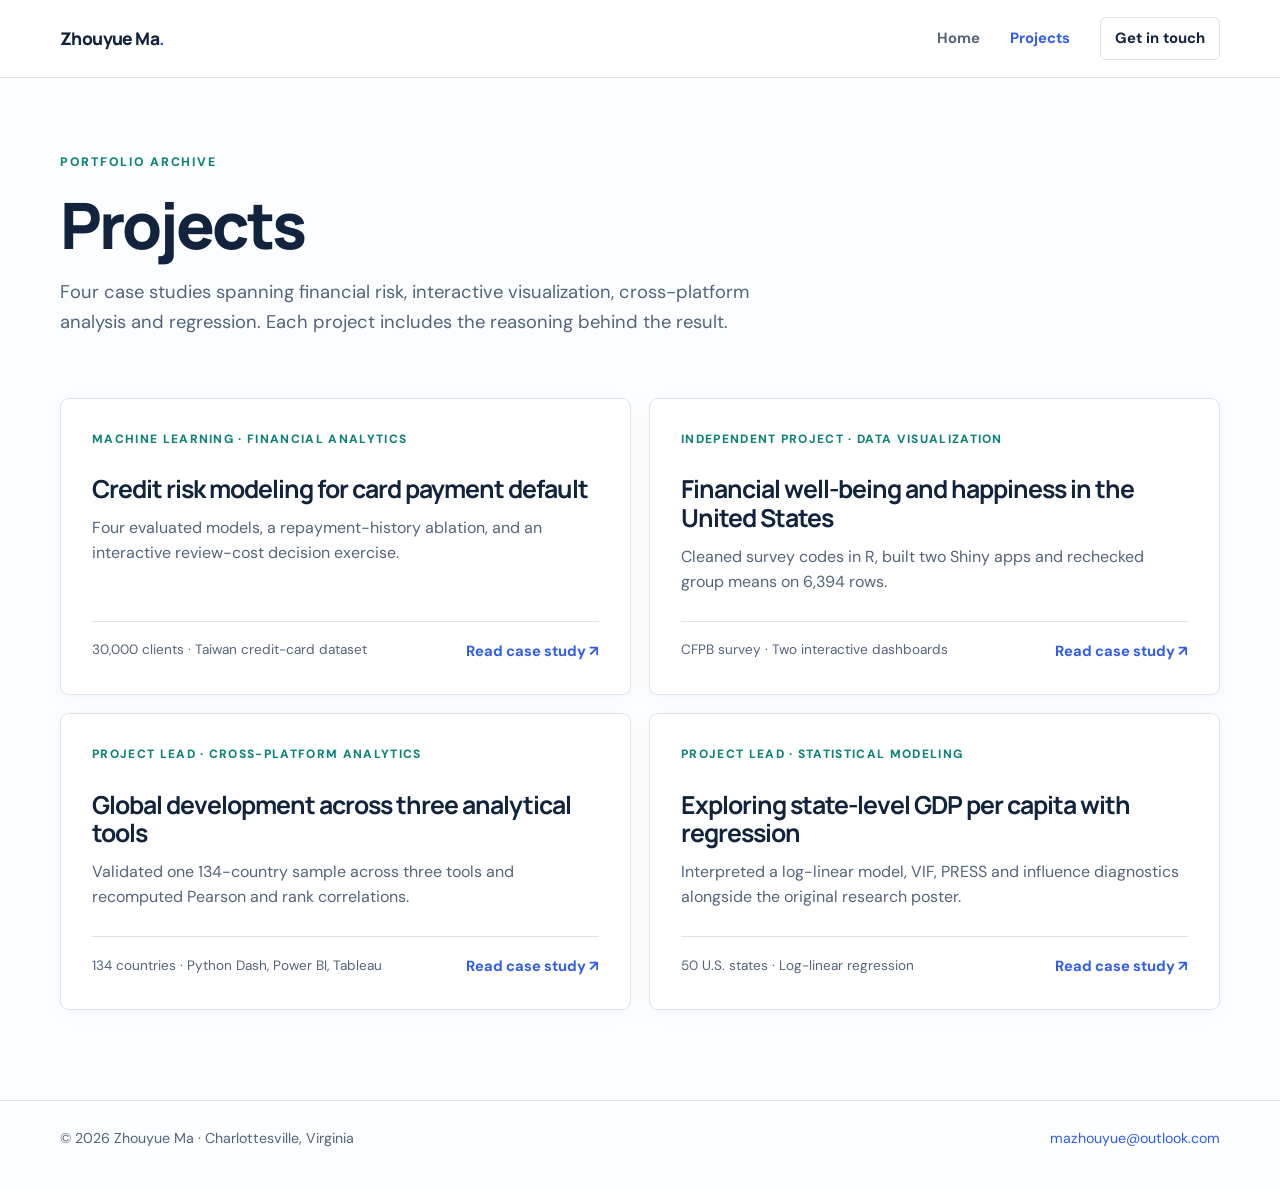
==== projects/index.html @ f6c35c0d "Publish portfolio: projects/index.html" ====
<!doctype html><html lang="en"><head><meta charset="utf-8"><meta name="viewport" content="width=device-width,initial-scale=1"><meta name="theme-color" content="#12233d"><title>Projects — Zhouyue Ma</title><meta name="description" content="Four selected analytical projects by Zhouyue Ma."><link rel="icon" type="image/svg+xml" href="/favicon.svg"><link rel="stylesheet" href="/assets/site.css"></head><body><a class="skip" href="#main">Skip to content</a><header class="mast"><nav class="wrap nav" aria-label="Main navigation"><a class="brand" href="/">Zhouyue Ma<span aria-hidden="true" style="color:#315de6">.</span></a><div class="navlinks"><a href="/" >Home</a><a href="/projects/" class="active" aria-current="page">Projects</a><a class="contact" href="mailto:mazhouyue@outlook.com">Get in touch</a></div></nav></header><main id="main"><div class="wrap"><section class="listing-top"><div class="eyebrow">Portfolio archive</div><h1>Projects</h1><p>Four case studies spanning financial risk, interactive visualization, cross-platform analysis and regression. Each project includes the reasoning behind the result.</p></section><section class="listing" aria-label="All projects"><div class="grid"><a class="card" href="/projects/credit-risk/"><span class="meta">Machine learning · Financial analytics</span><h3>Credit risk modeling for card payment default</h3><p>Four evaluated models, a repayment-history ablation, and an interactive review-cost decision exercise.</p><span class="bottom"><span>30,000 clients · Taiwan credit-card dataset</span><b>Read case study ↗</b></span></a><a class="card" href="/projects/financial-wellbeing/"><span class="meta">Independent project · Data visualization</span><h3>Financial well-being and happiness in the United States</h3><p>Cleaned survey codes in R, built two Shiny apps and rechecked group means on 6,394 rows.</p><span class="bottom"><span>CFPB survey · Two interactive dashboards</span><b>Read case study ↗</b></span></a><a class="card" href="/projects/global-development/"><span class="meta">Project lead · Cross-platform analytics</span><h3>Global development across three analytical tools</h3><p>Validated one 134-country sample across three tools and recomputed Pearson and rank correlations.</p><span class="bottom"><span>134 countries · Python Dash, Power BI, Tableau</span><b>Read case study ↗</b></span></a><a class="card" href="/projects/state-gdp-regression/"><span class="meta">Project lead · Statistical modeling</span><h3>Exploring state-level GDP per capita with regression</h3><p>Interpreted a log-linear model, VIF, PRESS and influence diagnostics alongside the original research poster.</p><span class="bottom"><span>50 U.S. states · Log-linear regression</span><b>Read case study ↗</b></span></a></div></section></div></main><footer class="footer"><div class="wrap"><span>© 2026 Zhouyue Ma · Charlottesville, Virginia</span><span><a href="mailto:mazhouyue@outlook.com">mazhouyue@outlook.com</a></span></div></footer></body></html>
---- assets/site.css ----
@import url('https://fonts.googleapis.com/css2?family=DM+Sans:wght@400;500;600;700&family=Manrope:wght@400;500;600;700;800&display=swap');
:root{color-scheme:light;--ink:#12233d;--muted:#53647b;--blue:#315de6;--teal:#0c8278;--amber:#d89124;--line:#dce5ec;--wash:#f1f6fb;--white:#fff;--shadow:0 16px 48px rgba(20,46,78,.08)}
*{box-sizing:border-box}html{scroll-behavior:smooth}body{margin:0;background:#fbfdff;color:var(--ink);font-family:'DM Sans',Arial,sans-serif;font-size:1rem;line-height:1.65}a{color:var(--blue);text-decoration:none}a:hover{text-decoration:underline}a:focus-visible,button:focus-visible{outline:3px solid var(--amber);outline-offset:3px}img{max-width:100%;height:auto}h1,h2,h3,p{margin-top:0}h1,h2,h3{font-family:Manrope,Arial,sans-serif;line-height:1.16;letter-spacing:-.04em}h1{font-size:clamp(2.65rem,6vw,5.25rem);font-weight:800}h2{font-size:clamp(1.75rem,3vw,2.55rem)}h3{font-size:1.27rem}.wrap{width:min(1160px,calc(100% - 48px));margin-inline:auto}.skip{position:absolute;left:-9999px;top:10px;background:var(--ink);color:#fff;padding:.6rem 1rem;z-index:10}.skip:focus{left:14px}.mast{border-bottom:1px solid var(--line);background:#fff}.nav{min-height:77px;display:flex;align-items:center;justify-content:space-between;gap:20px}.brand{font-family:Manrope,Arial,sans-serif;font-weight:800;font-size:1.09rem;color:var(--ink);letter-spacing:-.035em}.brand:hover{text-decoration:none}.navlinks{display:flex;align-items:center;gap:30px}.navlinks a{font-weight:700;color:var(--muted);font-size:.93rem}.navlinks a.active,.navlinks a:hover{color:var(--blue)}.navlinks .contact{border:1px solid var(--line);padding:.49rem .88rem;border-radius:6px;color:var(--ink)}.eyebrow{text-transform:uppercase;letter-spacing:.14em;font-size:.77rem;font-weight:800;color:var(--teal);margin-bottom:1rem}.hero{display:grid;grid-template-columns:minmax(0,1.26fr) minmax(260px,.74fr);align-items:end;gap:55px;padding:92px 0 74px}.hero h1{margin-bottom:20px}.hero h1 em{font-style:normal;color:var(--blue)}.intro{font-size:clamp(1.12rem,1.7vw,1.3rem);line-height:1.65;max-width:660px;color:var(--muted)}.hero-note{background:var(--ink);color:#e8efff;padding:31px;border-radius:10px;position:relative;overflow:hidden}.hero-note:before{content:"";position:absolute;top:0;left:0;right:0;height:5px;background:linear-gradient(90deg,var(--blue),#42cfca,var(--amber))}.hero-note .label{color:#a9c1ff;font-weight:800;font-size:.76rem;letter-spacing:.15em;text-transform:uppercase}.hero-note p{font-size:1.14rem;line-height:1.48;margin:18px 0 24px}.hero-note small{color:#c6d5ed;font-size:.85rem}.metrics{display:grid;grid-template-columns:repeat(3,1fr);border-block:1px solid var(--line);margin-bottom:85px}.metric{padding:23px 0}.metric+ .metric{border-left:1px solid var(--line);padding-left:34px}.metric strong{display:block;font-family:Manrope;font-weight:800;font-size:1.18rem}.metric span{display:block;color:var(--muted);font-size:.88rem}.section-head{display:flex;justify-content:space-between;align-items:end;gap:30px;margin:0 0 28px}.section-head h2{margin-bottom:0}.section-head a{white-space:nowrap;font-weight:700}.grid{display:grid;grid-template-columns:repeat(2,minmax(0,1fr));gap:18px}.card{background:#fff;border:1px solid var(--line);border-radius:9px;padding:31px;display:flex;flex-direction:column;min-height:295px;box-shadow:0 4px 20px rgba(25,49,74,.03);transition:transform .2s,box-shadow .2s,border-color .2s;color:var(--ink)}.card:hover{text-decoration:none;transform:translateY(-3px);border-color:#a8bfe5;box-shadow:var(--shadow)}.card .meta{font-weight:800;color:var(--teal);font-size:.75rem;letter-spacing:.11em;text-transform:uppercase}.card h3{font-size:1.55rem;margin:26px 0 12px}.card p{color:var(--muted);line-height:1.55;margin-bottom:26px}.card .bottom{margin-top:auto;display:flex;justify-content:space-between;gap:16px;align-items:center;border-top:1px solid var(--line);padding-top:17px;font-size:.85rem;color:var(--muted)}.card .bottom b{color:var(--blue);font-size:.92rem}.card.featured{background:#eef5ff;border-color:#cfddf4}.card.featured .meta{color:var(--blue)}.closing{margin:90px 0 95px;background:#eaf3f7;border-radius:10px;padding:48px 54px}.closing p{color:var(--muted);max-width:690px;margin-bottom:0}.footer{border-top:1px solid var(--line);padding:26px 0 40px;color:var(--muted);font-size:.89rem}.footer .wrap{display:flex;justify-content:space-between;gap:20px}.listing-top{padding:74px 0 42px}.listing-top h1{font-size:clamp(2.7rem,5vw,4.1rem);margin-bottom:14px}.listing-top p{color:var(--muted);max-width:750px;font-size:1.15rem}.listing{padding-bottom:90px}.article-head{padding:67px 0 50px;border-bottom:1px solid var(--line)}.breadcrumb{font-size:.86rem;font-weight:700;margin-bottom:31px}.breadcrumb a{color:var(--muted)}.article-head h1{max-width:1010px;font-size:clamp(2.6rem,5.3vw,4.65rem);margin-bottom:20px}.article-head .dek{font-size:1.22rem;line-height:1.55;color:var(--muted);max-width:790px;margin-bottom:25px}.tags{display:flex;flex-wrap:wrap;gap:9px}.tags span{border:1px solid #cadaeb;border-radius:4px;padding:4px 11px;font-size:.82rem;font-weight:700;color:#3c536b;background:#fff}.article{display:grid;grid-template-columns:minmax(0,1.54fr) minmax(255px,.66fr);gap:65px;padding-top:52px;padding-bottom:95px}.article h2{font-size:1.7rem;margin:48px 0 15px}.article h2:first-child{margin-top:0}.article p,.article li{color:#34465c}.article ul{padding-left:1.3rem}.article li{padding-left:4px;margin-bottom:.65rem}.side{align-self:start;position:sticky;top:24px;border:1px solid var(--line);background:#fff;border-radius:8px;padding:26px}.side .k{font-size:.76rem;letter-spacing:.12em;text-transform:uppercase;font-weight:800;color:var(--teal);margin-bottom:7px}.side p{margin-bottom:19px;color:var(--ink);font-size:.94rem;line-height:1.48}.side p:last-child{margin-bottom:0}.figure{background:var(--wash);border:1px solid var(--line);border-radius:8px;margin:25px 0 35px;padding:20px}.figure img{width:100%;display:block;background:#fff;border-radius:4px}.figure figcaption{font-size:.85rem;color:var(--muted);margin-top:13px}.statrow{display:grid;grid-template-columns:repeat(3,1fr);gap:9px;margin:26px 0}.statbox{background:#edf4fa;border-top:3px solid var(--blue);padding:18px 17px;border-radius:3px}.statbox b{display:block;font-family:Manrope;font-size:1.42rem;line-height:1.2}.statbox span{display:block;color:var(--muted);font-size:.81rem;margin-top:6px;line-height:1.45}.callout{background:#eff9f7;border-left:3px solid var(--teal);padding:17px 20px;margin:25px 0;color:var(--ink)}.callout p{margin:0}.link-row{display:flex;flex-wrap:wrap;gap:12px;margin:24px 0}.link-button{display:inline-block;background:var(--ink);color:white;padding:.64rem 1rem;border-radius:5px;font-weight:700;font-size:.9rem}.link-button:hover{background:var(--blue);color:#fff;text-decoration:none}.link-button.secondary{background:#fff;color:var(--ink);border:1px solid var(--line)}.smallprint{font-size:.87rem;color:var(--muted)!important}.plot{width:100%;display:block;background:white;border-radius:4px}hr{border:0;border-top:1px solid var(--line);margin:38px 0}@media(max-width:850px){.hero{grid-template-columns:1fr;padding:65px 0 48px;gap:28px}.hero-note{max-width:520px}.article{grid-template-columns:1fr;gap:20px}.side{position:static;order:-1}.metrics{margin-bottom:65px}}@media(max-width:620px){.wrap{width:min(100% - 32px,1160px)}.nav{min-height:65px}.navlinks{gap:13px}.navlinks a{font-size:.84rem}.navlinks .contact{display:none}.brand{font-size:1rem}.grid{grid-template-columns:1fr}.metrics{grid-template-columns:1fr}.metric+.metric{border-left:0;border-top:1px solid var(--line);padding-left:0}.metric{padding:13px 0}.section-head{align-items:start;flex-direction:column;gap:8px}.closing{padding:30px 24px;margin:60px 0}.footer .wrap{display:block}.article-head{padding-top:42px}.statrow{grid-template-columns:1fr}.card{min-height:255px}.article{padding-top:25px}.listing-top{padding-top:45px}}

.article.expanded{grid-template-columns:minmax(0,1fr)}.article.expanded .side{position:static;order:-1}.visual-gallery{display:grid;grid-template-columns:minmax(0,1fr);gap:10px;margin:24px 0 40px}.visual-gallery .figure{margin:0;padding:18px}.visual-gallery img{width:100%;height:auto}.dashboard-frame{border:1px solid var(--line);background:#fff;border-radius:8px;overflow:hidden;min-height:680px;margin:20px 0 4px}.dashboard-frame iframe{display:block;border:0;width:100%;height:680px}.article.expanded h3{margin:32px 0 10px;font-size:1.28rem}@media(max-width:620px){.visual-gallery .figure{padding:9px}.dashboard-frame,.dashboard-frame iframe{min-height:540px;height:540px}}

.case-jump{display:flex;gap:10px;flex-wrap:wrap;border-top:1px solid var(--line);border-bottom:1px solid var(--line);padding:18px 0;margin:30px 0}.case-jump a{background:var(--wash);border:1px solid var(--line);border-radius:5px;padding:7px 13px;font-weight:700}.results-table{max-width:100%;overflow-x:auto;margin:24px 0 32px;border:1px solid var(--line);border-radius:8px}.results-table table{border-collapse:collapse;width:100%;min-width:710px;font-size:.9rem;font-variant-numeric:tabular-nums;background:#fff}.results-table caption{text-align:left;font-weight:700;padding:14px 17px;color:var(--ink)}.results-table th,.results-table td{padding:12px 14px;border-top:1px solid var(--line);text-align:right}.results-table th:first-child,.results-table td:first-child{text-align:left}.results-table thead{background:var(--wash)}.results-table tbody tr:nth-child(even){background:#f8fbfe}

/* Technical case-study layout */
.tech-case{max-width:1040px}.tech-eyebrow{color:var(--teal);font-size:.83rem;letter-spacing:.12em;text-transform:uppercase;font-weight:800;margin:6px 0 12px}.tech-case h2{font-size:clamp(2rem,4vw,3.25rem);max-width:850px;margin:0 0 20px}.tech-case h3{font-size:clamp(1.45rem,2vw,1.9rem);margin:55px 0 14px}.tech-case h4{font-size:1.13rem;margin:22px 0 12px}.tech-case .tech-intro{font-size:1.18rem;max-width:830px;line-height:1.65}.tech-facts{display:flex;gap:0;flex-wrap:wrap;background:var(--wash);border:1px solid var(--line);border-radius:8px;margin:28px 0 38px}.tech-facts>div{flex:1 1 220px;padding:20px;border-right:1px solid var(--line)}.tech-facts>div:last-child{border-right:0}.tech-facts b{display:block;font-size:1.8rem;color:var(--ink);line-height:1.15}.tech-facts span{display:block;color:var(--muted);font-size:.93rem;margin-top:7px}.method-grid{display:grid;grid-template-columns:repeat(3,minmax(0,1fr));gap:13px;margin:22px 0}.method-grid>div,.tech-judgment,.platform-grid>div{border:1px solid var(--line);background:#fff;border-radius:8px;padding:22px}.method-grid b,.tech-judgment b,.platform-grid b{display:block;font-size:1.04rem;color:var(--ink);margin-bottom:9px}.method-grid p,.tech-judgment p,.platform-grid p{margin-bottom:0}.tech-note{font-size:.92rem;color:var(--muted);max-width:870px}.tech-control{border:1px solid var(--line);border-radius:8px;background:var(--wash);padding:24px;margin:20px 0}.tech-control label{display:block;font-weight:700}.tech-control input{display:block;width:100%;max-width:520px;margin:18px 0;accent-color:var(--blue)}.tech-control p{font-size:.9rem;margin:0}.tech-judgment{border-left:4px solid var(--teal);background:var(--wash);margin:38px 0}.tech-pair{display:grid;grid-template-columns:repeat(2,minmax(0,1fr));gap:20px}.tech-pair .figure{margin:12px 0}.tech-pair .dashboard-frame,.tech-pair .dashboard-frame iframe{height:580px;min-height:580px}.code-window{overflow-x:auto;background:#142540;color:#eaf3ff;padding:23px;border-radius:8px;line-height:1.55;font-size:.94rem}.code-window code{font-family:ui-monospace,SFMono-Regular,Menlo,monospace}.tool-controls{display:flex;gap:18px;flex-wrap:wrap;margin:20px 0}.tool-controls label{font-size:.95rem;font-weight:700;flex:1 1 290px}.tool-controls select,.tool-controls input{display:block;width:100%;padding:11px 13px;margin-top:8px;border:1px solid #aabacc;border-radius:5px;background:#fff;font:inherit;color:var(--ink)}.tech-plot{border:1px solid var(--line);background:#fff;border-radius:8px;padding:10px 18px 18px}.tech-plot svg{display:block;width:100%;height:auto}.tech-plot p{margin:3px 8px}.platform-grid{display:grid;grid-template-columns:1fr;gap:24px}.platform-grid img{display:block;width:100%;height:auto;max-height:650px;object-fit:contain;background:#f6f9fc;border:1px solid var(--line);margin:14px 0}.platform-grid p{margin:9px 0}.equation-card{background:#142540;color:#fff;padding:28px;border-radius:8px;margin:27px 0}.equation-card span,.equation-card small{display:block;color:#d3e0ef}.equation-card strong{display:block;font-size:clamp(1.05rem,2vw,1.45rem);font-weight:650;line-height:1.55;margin:12px 0;overflow-wrap:anywhere}.calculated{border:1px solid var(--line);border-radius:8px;padding:20px;background:var(--wash)}.calculated strong{display:block;font-size:2rem;color:var(--blue)}.calculated span{color:var(--muted)}.source-evidence{margin:55px 0;border:1px solid var(--line);border-radius:8px;background:#fff}.source-evidence summary{cursor:pointer;font-weight:750;font-size:1.1rem;padding:20px 23px;color:var(--ink)}.source-evidence summary:hover{background:var(--wash)}.source-evidence-inner{border-top:1px solid var(--line);padding:18px 23px 28px}.source-evidence-inner h2:first-child{margin-top:12px}@media(max-width:750px){.method-grid,.tech-pair{grid-template-columns:1fr}.tech-facts>div{border-bottom:1px solid var(--line)}.tech-pair .dashboard-frame,.tech-pair .dashboard-frame iframe{height:540px;min-height:540px}.source-evidence-inner{padding:14px}}

.group-explorer{border:1px solid var(--line);border-radius:8px;background:#fff;padding:20px;margin:18px 0}.group-row{border-top:1px solid var(--line);padding:14px 0}.group-label{font-weight:750;color:var(--ink);margin-bottom:8px}.group-bar{display:grid;grid-template-columns:170px minmax(0,1fr) 48px;gap:12px;align-items:center;font-size:.88rem;margin:5px 0}.group-track{height:10px;background:#e9f0f6;border-radius:3px;overflow:hidden}.group-track div{height:100%}@media(max-width:620px){.group-bar{grid-template-columns:120px minmax(0,1fr) 38px;gap:7px;font-size:.77rem}.group-explorer{padding:12px}}

.supplemental-evidence{margin:55px 0;padding-top:27px;border-top:1px solid var(--line)}.supplemental-evidence h3{margin-bottom:13px}.supplemental-evidence>p{color:var(--muted)}
.model-visual,.cost-chart{border:1px solid var(--line);background:#fff;border-radius:8px;padding:23px;margin:24px 0 30px}.model-visual b{font-size:1.12rem}.model-visual p{color:var(--muted);max-width:700px;margin:5px 0 18px}.model-visual label{font-weight:700;display:block;max-width:260px}.model-visual select{font:inherit;width:100%;background:var(--wash);border:1px solid #afbfce;border-radius:5px;padding:8px 12px;margin:7px 0 21px}.model-bar-row{display:grid;grid-template-columns:180px minmax(0,1fr) 55px;align-items:center;gap:14px;padding:10px 0;border-top:1px solid var(--line);font-size:.91rem}.model-bar-track{height:17px;background:var(--wash);border-radius:3px;overflow:hidden}.model-bar-track i{height:100%;display:block;border-radius:3px}.model-bar-row strong{font-variant-numeric:tabular-nums}.cost-chart svg{display:block;width:100%;height:auto}.cost-legend{display:flex;flex-wrap:wrap;gap:8px 20px;font-size:.84rem;color:var(--muted)}.cost-legend span{display:inline-flex;align-items:center;gap:7px}.cost-legend i{display:inline-block;width:13px;height:13px;border-radius:3px}.tableau-frame{height:900px;border:1px solid var(--line);border-radius:8px;overflow:auto;background:#f1f6fb;margin:17px 0}.tableau-frame iframe{display:block;width:100%;height:100%;border:0}.tableau-fallback{border-top:1px solid var(--line);margin-top:25px;padding-top:16px}.tableau-fallback summary{cursor:pointer;font-weight:700;color:var(--blue)}.tableau-fallback p{color:var(--muted);margin:12px 0}.tableau-fallback img{width:100%;height:auto;max-height:none}@media(max-width:620px){.model-visual,.cost-chart{padding:12px}.model-bar-row{grid-template-columns:96px minmax(0,1fr) 42px;gap:6px;font-size:.75rem}.tableau-frame{height:650px}}
.tableau-ranking{margin:28px 0 35px;border:1px solid var(--line);background:#fff;border-radius:8px;padding:22px}.tableau-ranking h4{margin:0 0 9px}.tableau-ranking p{color:var(--muted);font-size:.94rem;max-width:740px}.tableau-ranking ol{padding-left:32px;list-style:decimal;font-variant-numeric:tabular-nums}.tableau-ranking li{padding:7px 0;display:list-item}.tableau-ranking li::marker{color:var(--muted)}.tableau-ranking li span:first-child{display:inline-block;width:32%;vertical-align:middle}.tableau-ranking .rank-track{display:inline-block;width:52%;height:13px;border-radius:2px;background:#e9f0f6;vertical-align:middle;margin-right:2%}.tableau-ranking .rank-track i{display:block;height:100%;background:#0c8278;border-radius:2px}.tableau-ranking strong{font-size:.9rem}@media(max-width:620px){.tableau-ranking{padding:14px}.tableau-ranking li span:first-child{width:48%;font-size:.82rem;line-height:1.2}.tableau-ranking .rank-track{width:31%}.tableau-ranking strong{font-size:.8rem}}
.personal-hero{display:grid;grid-template-columns:minmax(0,1.35fr) minmax(285px,.82fr);gap:clamp(28px,6vw,95px);align-items:center;padding:82px 0 89px}.personal-hero h1{font-size:clamp(3.25rem,7.3vw,6.4rem);line-height:1.04;margin:12px 0 28px;letter-spacing:-.065em}.personal-hero h1 em{font-style:normal;color:var(--blue)}.personal-lead{font-size:clamp(1.18rem,1.9vw,1.4rem);line-height:1.57;font-weight:600;max-width:680px;color:var(--ink)}.personal-detail{font-size:1.03rem;line-height:1.72;max-width:665px;color:var(--muted);margin:21px 0 27px}.home-actions{display:flex;gap:11px;flex-wrap:wrap}.personal-meta{margin:25px 0 0;font-size:.91rem;color:var(--muted)}.portrait-wrap{max-width:390px;width:100%;justify-self:end}.portrait-panel{width:100%;aspect-ratio:4/5;background:#fff;border:0;padding:0;box-shadow:none;overflow:hidden}.portrait-panel img{display:block;width:100%;height:100%;object-fit:cover;object-position:center 21%;background:#fff}.portrait-monogram{display:flex;width:100%;height:100%;align-items:center;justify-content:center;flex-direction:column;color:#eaf3ff;background:linear-gradient(145deg,#142540,#315de6);font:800 clamp(5rem,13vw,9rem)/1 Manrope,Arial,sans-serif;letter-spacing:-.1em}.portrait-monogram span{font:700 .88rem/1.5 'DM Sans',Arial,sans-serif;letter-spacing:.18em;text-transform:uppercase;margin:30px 0 0}.portrait-caption{display:block;margin:19px 0 0;color:var(--muted);font-weight:750;letter-spacing:.14em;font-size:.71rem}.about-home{border-top:1px solid var(--line);padding:69px 0 76px;margin-bottom:12px}.about-layout{display:grid;grid-template-columns:minmax(0,.9fr) minmax(0,1.1fr);gap:clamp(30px,6vw,90px)}.about-layout h2{font-size:clamp(2rem,3.6vw,3.1rem);max-width:450px}.about-layout p{color:var(--muted);font-size:1.04rem;line-height:1.78;margin:0 0 18px}@media(max-width:800px){.personal-hero{grid-template-columns:minmax(0,1fr) minmax(190px,.55fr);gap:25px;padding:52px 0 65px}.portrait-wrap{max-width:300px}.about-layout{gap:30px}}@media(max-width:620px){.personal-hero{display:flex;flex-direction:column-reverse;align-items:flex-start;padding:30px 0 54px;gap:32px}.portrait-wrap{width:min(260px,78%);align-self:center;margin-right:0}.portrait-caption{text-align:center;font-size:.62rem}.personal-hero h1{font-size:clamp(2.9rem,12vw,4.6rem)}.personal-lead{font-size:1.16rem}.about-home{padding:45px 0 50px}.about-layout{grid-template-columns:1fr;gap:10px}}

/* Homepage editorial layers */
.personal-hero{position:relative}.personal-hero:before{content:"";position:absolute;left:-50vw;right:-50vw;top:0;bottom:0;z-index:-1;background:linear-gradient(110deg,#f7fbff 0%,#fff 58%,#fff6e9 100%)}.personal-copy{position:relative}.personal-copy:before{content:"";display:block;width:44px;height:5px;background:#e5722a;margin-bottom:24px}.portrait-wrap{position:relative}.portrait-wrap:before{content:"";position:absolute;z-index:-1;width:78px;height:78px;right:-22px;bottom:38px;background:#f2a65a}.portrait-caption{border-left:4px solid #e5722a;padding-left:11px}
.home-facts{display:grid;grid-template-columns:1.35fr 1.15fr .8fr 1.2fr;border:1px solid var(--line);background:#fff;margin:-24px 0 88px;box-shadow:0 18px 55px rgba(18,35,61,.07)}.home-facts>div{padding:22px 24px;border-left:1px solid var(--line)}.home-facts>div:first-child{border-left:0}.home-facts span{display:block;color:var(--muted);font-size:.74rem;font-weight:800;letter-spacing:.11em;text-transform:uppercase;margin-bottom:6px}.home-facts strong{display:block;font:800 1rem/1.35 Manrope,Arial,sans-serif}.home-facts small{display:block;color:var(--muted);font-size:.75rem;line-height:1.35;margin-top:6px}
.portfolio-snapshot{display:grid;grid-template-columns:minmax(260px,.78fr) minmax(0,1.42fr);gap:clamp(34px,6vw,84px);align-items:start;margin:0 0 88px}.snapshot-intro h2{font-size:clamp(2rem,3.5vw,3rem);margin-bottom:18px}.snapshot-intro p{color:var(--muted);font-size:1rem;line-height:1.75;margin:0}.snapshot-grid{display:grid;grid-template-columns:repeat(2,minmax(0,1fr));border-top:1px solid var(--line);border-left:1px solid var(--line)}.snapshot-grid a{min-height:158px;padding:24px 25px;border-right:1px solid var(--line);border-bottom:1px solid var(--line);color:var(--ink);background:#fff;transition:background .2s,transform .2s}.snapshot-grid a:hover{text-decoration:none;background:var(--wash);transform:translateY(-2px)}.snapshot-grid strong{display:block;font:800 clamp(1.9rem,4vw,2.8rem)/1 Manrope,Arial,sans-serif;color:var(--blue);letter-spacing:-.055em}.snapshot-grid span{display:block;font-weight:750;margin:8px 0 12px}.snapshot-grid small{display:block;color:var(--muted);font-size:.79rem;line-height:1.4}
.about-home{background:#12233d;color:#fff;border:0;border-radius:12px;padding:60px;margin:0 0 88px;position:relative;overflow:hidden}.about-home:after{content:"ZM";position:absolute;right:-15px;bottom:-68px;color:rgba(255,255,255,.045);font:800 12rem/1 Manrope,Arial,sans-serif;letter-spacing:-.12em}.about-home .eyebrow{color:#70d2ca}.about-home h2{color:#fff}.about-home .about-layout p{color:#d0ddec;position:relative;z-index:1}.tool-line{display:flex;gap:8px;flex-wrap:wrap;margin-top:28px;position:relative;z-index:1}.tool-line span{border:1px solid rgba(255,255,255,.22);color:#fff;padding:5px 10px;border-radius:3px;font-size:.79rem;font-weight:700}
.experience-home{margin:0 0 95px}.experience-list{display:grid;grid-template-columns:repeat(3,minmax(0,1fr));gap:0;border-top:1px solid var(--line);border-bottom:1px solid var(--line)}.experience-list article{display:grid;grid-template-columns:42px 1fr;gap:12px;padding:29px 25px 30px 0}.experience-list article+article{border-left:1px solid var(--line);padding-left:25px}.experience-list article>span{color:#e5722a;font:800 .8rem/1.3 Manrope,Arial,sans-serif;letter-spacing:.08em}.experience-list h3{font-size:1.17rem;margin:0 0 9px}.experience-list p{color:var(--muted);font-size:.91rem;line-height:1.58;margin:0}
.project-card{position:relative;overflow:hidden;border-top:6px solid var(--card-accent);background:#fff;padding:0;min-height:560px}.project-card:after{content:"";position:absolute;width:115px;height:115px;border-radius:50%;right:-58px;top:228px;background:var(--card-accent);opacity:.08}.project-1{--card-accent:#315de6;--card-wash:#edf3ff}.project-2{--card-accent:#0c8278;--card-wash:#ecfaf7}.project-3{--card-accent:#e5722a;--card-wash:#fff4ea}.project-4{--card-accent:#8058a5;--card-wash:#f6f0fb}.project-card .meta{color:var(--card-accent)}.project-preview{display:block;height:225px;overflow:hidden;background:var(--card-wash);border-bottom:1px solid var(--line)}.project-preview img{display:block;width:100%;height:100%;object-fit:cover;object-position:center;transition:transform .35s}.project-3 .project-preview img,.project-4 .project-preview img{object-fit:contain;padding:10px;background:var(--card-wash)}.project-card:hover .project-preview img{transform:scale(1.025)}.project-card-body{display:flex;flex:1;flex-direction:column;padding:27px 30px 29px}.project-number{font:800 .8rem/1 Manrope,Arial,sans-serif;color:var(--card-accent);letter-spacing:.1em;margin-bottom:13px}.project-card h3{margin-top:13px}.project-proof{display:flex;align-items:baseline;gap:9px;padding:12px 0 15px;margin-top:auto;border-top:1px solid var(--line)}.project-proof strong{font:800 1.55rem/1 Manrope,Arial,sans-serif;color:var(--card-accent);letter-spacing:-.04em}.project-proof span{font-size:.82rem;color:var(--muted);font-weight:700}.project-card:hover{border-color:var(--card-accent);border-top-color:var(--card-accent)}
.experience-home{margin-top:95px}
.next-home{margin:96px 0;display:grid;grid-template-columns:minmax(0,.95fr) minmax(0,1.05fr);gap:60px;align-items:end;background:#fff4e8;border-top:5px solid #e5722a;padding:48px 52px}.next-home .eyebrow{color:#b14f18}.next-home h2{font-size:clamp(2rem,3.5vw,3rem);margin:0}.next-home p{font-size:1.07rem;line-height:1.75;color:#5c493d;margin:0}
@media(max-width:800px){.home-facts{grid-template-columns:repeat(2,1fr)}.home-facts>div:nth-child(3){border-left:0;border-top:1px solid var(--line)}.home-facts>div:nth-child(4){border-top:1px solid var(--line)}.portfolio-snapshot{grid-template-columns:1fr;gap:28px}.about-home{padding:44px 38px}.experience-list{grid-template-columns:1fr}.experience-list article+article{border-left:0;border-top:1px solid var(--line);padding-left:0}.next-home{grid-template-columns:1fr;gap:22px}}
@media(max-width:620px){.portrait-wrap:before{right:-13px;bottom:28px;width:58px;height:58px}.home-facts{margin-top:-10px;margin-bottom:58px}.home-facts>div{padding:17px 14px}.home-facts strong{font-size:.88rem}.portfolio-snapshot{margin-bottom:58px}.snapshot-grid{grid-template-columns:1fr}.snapshot-grid a{min-height:128px}.about-home{padding:35px 25px;margin-left:-8px;margin-right:-8px;margin-bottom:60px}.experience-home{margin-top:65px;margin-bottom:65px}.next-home{margin:65px 0;padding:32px 24px}.project-card{min-height:520px}.project-preview{height:205px}.project-card-body{padding:23px}}
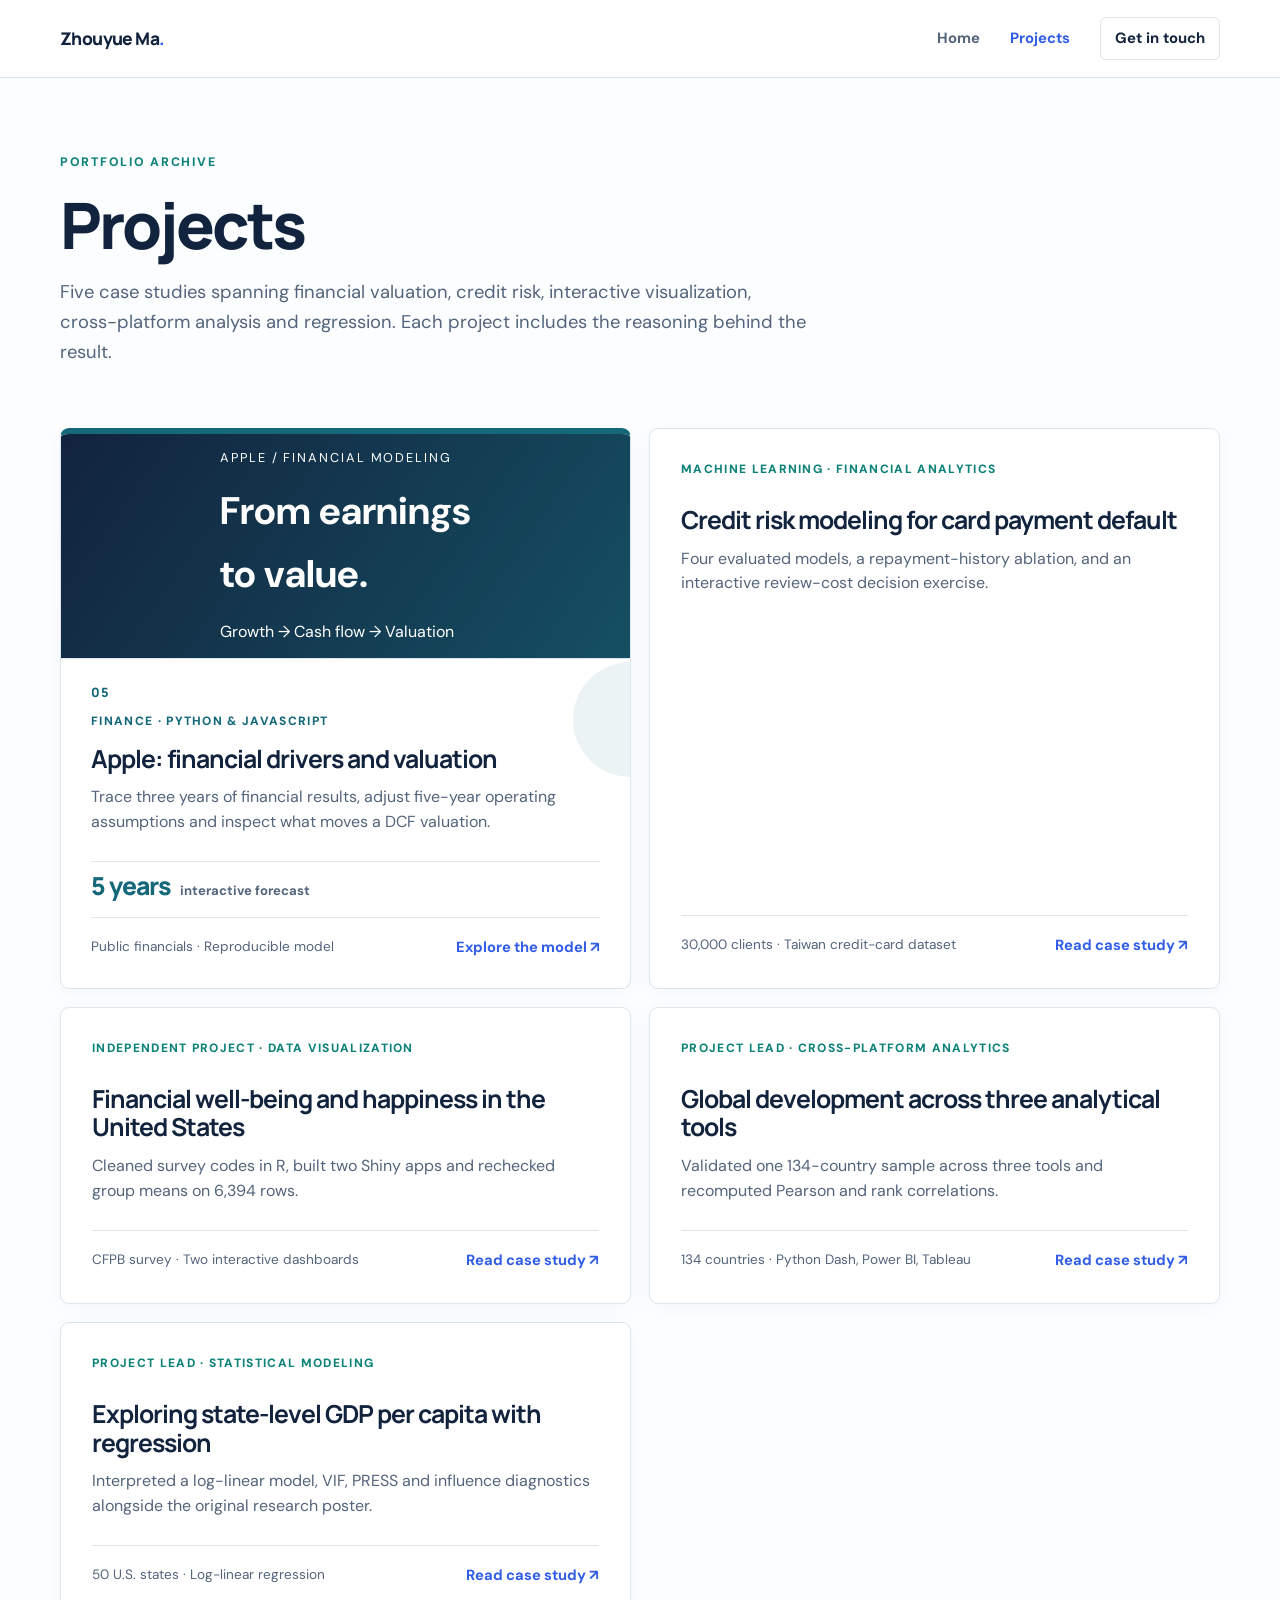
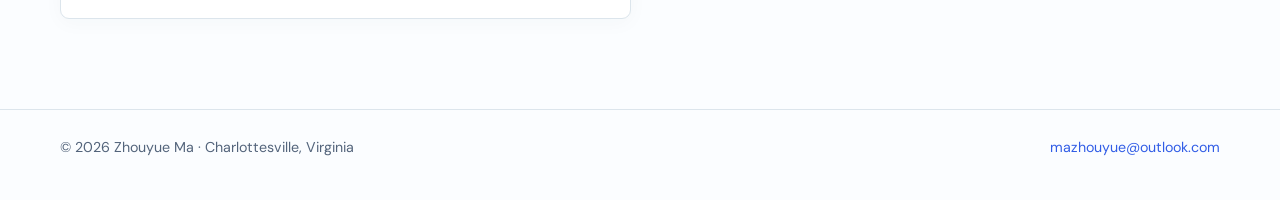
==== commit 5881e4bd: "Add Apple financial analysis and interactive DCF with sourced data and reproducible models" ====
--- a/projects/index.html
+++ b/projects/index.html
@@ -1 +1 @@
-<!doctype html><html lang="en"><head><meta charset="utf-8"><meta name="viewport" content="width=device-width,initial-scale=1"><meta name="theme-color" content="#12233d"><title>Projects — Zhouyue Ma</title><meta name="description" content="Four selected analytical projects by Zhouyue Ma."><link rel="icon" type="image/svg+xml" href="/favicon.svg"><link rel="stylesheet" href="/assets/site.css"></head><body><a class="skip" href="#main">Skip to content</a><header class="mast"><nav class="wrap nav" aria-label="Main navigation"><a class="brand" href="/">Zhouyue Ma<span aria-hidden="true" style="color:#315de6">.</span></a><div class="navlinks"><a href="/" >Home</a><a href="/projects/" class="active" aria-current="page">Projects</a><a class="contact" href="mailto:mazhouyue@outlook.com">Get in touch</a></div></nav></header><main id="main"><div class="wrap"><section class="listing-top"><div class="eyebrow">Portfolio archive</div><h1>Projects</h1><p>Four case studies spanning financial risk, interactive visualization, cross-platform analysis and regression. Each project includes the reasoning behind the result.</p></section><section class="listing" aria-label="All projects"><div class="grid"><a class="card" href="/projects/credit-risk/"><span class="meta">Machine learning · Financial analytics</span><h3>Credit risk modeling for card payment default</h3><p>Four evaluated models, a repayment-history ablation, and an interactive review-cost decision exercise.</p><span class="bottom"><span>30,000 clients · Taiwan credit-card dataset</span><b>Read case study ↗</b></span></a><a class="card" href="/projects/financial-wellbeing/"><span class="meta">Independent project · Data visualization</span><h3>Financial well-being and happiness in the United States</h3><p>Cleaned survey codes in R, built two Shiny apps and rechecked group means on 6,394 rows.</p><span class="bottom"><span>CFPB survey · Two interactive dashboards</span><b>Read case study ↗</b></span></a><a class="card" href="/projects/global-development/"><span class="meta">Project lead · Cross-platform analytics</span><h3>Global development across three analytical tools</h3><p>Validated one 134-country sample across three tools and recomputed Pearson and rank correlations.</p><span class="bottom"><span>134 countries · Python Dash, Power BI, Tableau</span><b>Read case study ↗</b></span></a><a class="card" href="/projects/state-gdp-regression/"><span class="meta">Project lead · Statistical modeling</span><h3>Exploring state-level GDP per capita with regression</h3><p>Interpreted a log-linear model, VIF, PRESS and influence diagnostics alongside the original research poster.</p><span class="bottom"><span>50 U.S. states · Log-linear regression</span><b>Read case study ↗</b></span></a></div></section></div></main><footer class="footer"><div class="wrap"><span>© 2026 Zhouyue Ma · Charlottesville, Virginia</span><span><a href="mailto:mazhouyue@outlook.com">mazhouyue@outlook.com</a></span></div></footer></body></html>+<!doctype html><html lang="en"><head><meta charset="utf-8"><meta name="viewport" content="width=device-width,initial-scale=1"><meta name="theme-color" content="#12233d"><title>Projects — Zhouyue Ma</title><meta name="description" content="Five selected analytical projects by Zhouyue Ma."><link rel="icon" type="image/svg+xml" href="/favicon.svg"><link rel="stylesheet" href="/assets/site.css"></head><body><a class="skip" href="#main">Skip to content</a><header class="mast"><nav class="wrap nav" aria-label="Main navigation"><a class="brand" href="/">Zhouyue Ma<span aria-hidden="true" style="color:#315de6">.</span></a><div class="navlinks"><a href="/" >Home</a><a href="/projects/" class="active" aria-current="page">Projects</a><a class="contact" href="mailto:mazhouyue@outlook.com">Get in touch</a></div></nav></header><main id="main"><div class="wrap"><section class="listing-top"><div class="eyebrow">Portfolio archive</div><h1>Projects</h1><p>Five case studies spanning financial valuation, credit risk, interactive visualization, cross-platform analysis and regression. Each project includes the reasoning behind the result.</p></section><section class="listing" aria-label="All projects"><div class="grid"><a class="card project-card project-5" href="/projects/apple-valuation/"><span class="project-preview" style="display:flex;align-items:center;justify-content:center;min-height:210px;background:linear-gradient(125deg,#12233d,#154f63);color:white;"><span style="padding:28px"><span style="display:block;font-size:.8rem;letter-spacing:.15em">APPLE / FINANCIAL MODELING</span><strong style="display:block;font-size:2.4rem;margin:12px 0">From earnings<br>to value.</strong><span>Growth → Cash flow → Valuation</span></span></span><span class="project-card-body"><span class="project-number">05</span><span class="meta">Finance · Python & JavaScript</span><h3>Apple: financial drivers and valuation</h3><p>Trace three years of financial results, adjust five-year operating assumptions and inspect what moves a DCF valuation.</p><span class="project-proof"><strong>5 years</strong><span>interactive forecast</span></span><span class="bottom"><span>Public financials · Reproducible model</span><b>Explore the model ↗</b></span></span></a><a class="card" href="/projects/credit-risk/"><span class="meta">Machine learning · Financial analytics</span><h3>Credit risk modeling for card payment default</h3><p>Four evaluated models, a repayment-history ablation, and an interactive review-cost decision exercise.</p><span class="bottom"><span>30,000 clients · Taiwan credit-card dataset</span><b>Read case study ↗</b></span></a><a class="card" href="/projects/financial-wellbeing/"><span class="meta">Independent project · Data visualization</span><h3>Financial well-being and happiness in the United States</h3><p>Cleaned survey codes in R, built two Shiny apps and rechecked group means on 6,394 rows.</p><span class="bottom"><span>CFPB survey · Two interactive dashboards</span><b>Read case study ↗</b></span></a><a class="card" href="/projects/global-development/"><span class="meta">Project lead · Cross-platform analytics</span><h3>Global development across three analytical tools</h3><p>Validated one 134-country sample across three tools and recomputed Pearson and rank correlations.</p><span class="bottom"><span>134 countries · Python Dash, Power BI, Tableau</span><b>Read case study ↗</b></span></a><a class="card" href="/projects/state-gdp-regression/"><span class="meta">Project lead · Statistical modeling</span><h3>Exploring state-level GDP per capita with regression</h3><p>Interpreted a log-linear model, VIF, PRESS and influence diagnostics alongside the original research poster.</p><span class="bottom"><span>50 U.S. states · Log-linear regression</span><b>Read case study ↗</b></span></a></div></section></div></main><footer class="footer"><div class="wrap"><span>© 2026 Zhouyue Ma · Charlottesville, Virginia</span><span><a href="mailto:mazhouyue@outlook.com">mazhouyue@outlook.com</a></span></div></footer></body></html>
--- a/assets/site.css
+++ b/assets/site.css
@@ -1,5 +1,6 @@
 @import url('https://fonts.googleapis.com/css2?family=DM+Sans:wght@400;500;600;700&family=Manrope:wght@400;500;600;700;800&display=swap');
 :root{color-scheme:light;--ink:#12233d;--muted:#53647b;--blue:#315de6;--teal:#0c8278;--amber:#d89124;--line:#dce5ec;--wash:#f1f6fb;--white:#fff;--shadow:0 16px 48px rgba(20,46,78,.08)}
+.project-5{--card-accent:#146879;--card-wash:#edf6f7}@media(min-width:621px){.snapshot-grid a:first-child{grid-column:1 / -1;min-height:130px}}
 *{box-sizing:border-box}html{scroll-behavior:smooth}body{margin:0;background:#fbfdff;color:var(--ink);font-family:'DM Sans',Arial,sans-serif;font-size:1rem;line-height:1.65}a{color:var(--blue);text-decoration:none}a:hover{text-decoration:underline}a:focus-visible,button:focus-visible{outline:3px solid var(--amber);outline-offset:3px}img{max-width:100%;height:auto}h1,h2,h3,p{margin-top:0}h1,h2,h3{font-family:Manrope,Arial,sans-serif;line-height:1.16;letter-spacing:-.04em}h1{font-size:clamp(2.65rem,6vw,5.25rem);font-weight:800}h2{font-size:clamp(1.75rem,3vw,2.55rem)}h3{font-size:1.27rem}.wrap{width:min(1160px,calc(100% - 48px));margin-inline:auto}.skip{position:absolute;left:-9999px;top:10px;background:var(--ink);color:#fff;padding:.6rem 1rem;z-index:10}.skip:focus{left:14px}.mast{border-bottom:1px solid var(--line);background:#fff}.nav{min-height:77px;display:flex;align-items:center;justify-content:space-between;gap:20px}.brand{font-family:Manrope,Arial,sans-serif;font-weight:800;font-size:1.09rem;color:var(--ink);letter-spacing:-.035em}.brand:hover{text-decoration:none}.navlinks{display:flex;align-items:center;gap:30px}.navlinks a{font-weight:700;color:var(--muted);font-size:.93rem}.navlinks a.active,.navlinks a:hover{color:var(--blue)}.navlinks .contact{border:1px solid var(--line);padding:.49rem .88rem;border-radius:6px;color:var(--ink)}.eyebrow{text-transform:uppercase;letter-spacing:.14em;font-size:.77rem;font-weight:800;color:var(--teal);margin-bottom:1rem}.hero{display:grid;grid-template-columns:minmax(0,1.26fr) minmax(260px,.74fr);align-items:end;gap:55px;padding:92px 0 74px}.hero h1{margin-bottom:20px}.hero h1 em{font-style:normal;color:var(--blue)}.intro{font-size:clamp(1.12rem,1.7vw,1.3rem);line-height:1.65;max-width:660px;color:var(--muted)}.hero-note{background:var(--ink);color:#e8efff;padding:31px;border-radius:10px;position:relative;overflow:hidden}.hero-note:before{content:"";position:absolute;top:0;left:0;right:0;height:5px;background:linear-gradient(90deg,var(--blue),#42cfca,var(--amber))}.hero-note .label{color:#a9c1ff;font-weight:800;font-size:.76rem;letter-spacing:.15em;text-transform:uppercase}.hero-note p{font-size:1.14rem;line-height:1.48;margin:18px 0 24px}.hero-note small{color:#c6d5ed;font-size:.85rem}.metrics{display:grid;grid-template-columns:repeat(3,1fr);border-block:1px solid var(--line);margin-bottom:85px}.metric{padding:23px 0}.metric+ .metric{border-left:1px solid var(--line);padding-left:34px}.metric strong{display:block;font-family:Manrope;font-weight:800;font-size:1.18rem}.metric span{display:block;color:var(--muted);font-size:.88rem}.section-head{display:flex;justify-content:space-between;align-items:end;gap:30px;margin:0 0 28px}.section-head h2{margin-bottom:0}.section-head a{white-space:nowrap;font-weight:700}.grid{display:grid;grid-template-columns:repeat(2,minmax(0,1fr));gap:18px}.card{background:#fff;border:1px solid var(--line);border-radius:9px;padding:31px;display:flex;flex-direction:column;min-height:295px;box-shadow:0 4px 20px rgba(25,49,74,.03);transition:transform .2s,box-shadow .2s,border-color .2s;color:var(--ink)}.card:hover{text-decoration:none;transform:translateY(-3px);border-color:#a8bfe5;box-shadow:var(--shadow)}.card .meta{font-weight:800;color:var(--teal);font-size:.75rem;letter-spacing:.11em;text-transform:uppercase}.card h3{font-size:1.55rem;margin:26px 0 12px}.card p{color:var(--muted);line-height:1.55;margin-bottom:26px}.card .bottom{margin-top:auto;display:flex;justify-content:space-between;gap:16px;align-items:center;border-top:1px solid var(--line);padding-top:17px;font-size:.85rem;color:var(--muted)}.card .bottom b{color:var(--blue);font-size:.92rem}.card.featured{background:#eef5ff;border-color:#cfddf4}.card.featured .meta{color:var(--blue)}.closing{margin:90px 0 95px;background:#eaf3f7;border-radius:10px;padding:48px 54px}.closing p{color:var(--muted);max-width:690px;margin-bottom:0}.footer{border-top:1px solid var(--line);padding:26px 0 40px;color:var(--muted);font-size:.89rem}.footer .wrap{display:flex;justify-content:space-between;gap:20px}.listing-top{padding:74px 0 42px}.listing-top h1{font-size:clamp(2.7rem,5vw,4.1rem);margin-bottom:14px}.listing-top p{color:var(--muted);max-width:750px;font-size:1.15rem}.listing{padding-bottom:90px}.article-head{padding:67px 0 50px;border-bottom:1px solid var(--line)}.breadcrumb{font-size:.86rem;font-weight:700;margin-bottom:31px}.breadcrumb a{color:var(--muted)}.article-head h1{max-width:1010px;font-size:clamp(2.6rem,5.3vw,4.65rem);margin-bottom:20px}.article-head .dek{font-size:1.22rem;line-height:1.55;color:var(--muted);max-width:790px;margin-bottom:25px}.tags{display:flex;flex-wrap:wrap;gap:9px}.tags span{border:1px solid #cadaeb;border-radius:4px;padding:4px 11px;font-size:.82rem;font-weight:700;color:#3c536b;background:#fff}.article{display:grid;grid-template-columns:minmax(0,1.54fr) minmax(255px,.66fr);gap:65px;padding-top:52px;padding-bottom:95px}.article h2{font-size:1.7rem;margin:48px 0 15px}.article h2:first-child{margin-top:0}.article p,.article li{color:#34465c}.article ul{padding-left:1.3rem}.article li{padding-left:4px;margin-bottom:.65rem}.side{align-self:start;position:sticky;top:24px;border:1px solid var(--line);background:#fff;border-radius:8px;padding:26px}.side .k{font-size:.76rem;letter-spacing:.12em;text-transform:uppercase;font-weight:800;color:var(--teal);margin-bottom:7px}.side p{margin-bottom:19px;color:var(--ink);font-size:.94rem;line-height:1.48}.side p:last-child{margin-bottom:0}.figure{background:var(--wash);border:1px solid var(--line);border-radius:8px;margin:25px 0 35px;padding:20px}.figure img{width:100%;display:block;background:#fff;border-radius:4px}.figure figcaption{font-size:.85rem;color:var(--muted);margin-top:13px}.statrow{display:grid;grid-template-columns:repeat(3,1fr);gap:9px;margin:26px 0}.statbox{background:#edf4fa;border-top:3px solid var(--blue);padding:18px 17px;border-radius:3px}.statbox b{display:block;font-family:Manrope;font-size:1.42rem;line-height:1.2}.statbox span{display:block;color:var(--muted);font-size:.81rem;margin-top:6px;line-height:1.45}.callout{background:#eff9f7;border-left:3px solid var(--teal);padding:17px 20px;margin:25px 0;color:var(--ink)}.callout p{margin:0}.link-row{display:flex;flex-wrap:wrap;gap:12px;margin:24px 0}.link-button{display:inline-block;background:var(--ink);color:white;padding:.64rem 1rem;border-radius:5px;font-weight:700;font-size:.9rem}.link-button:hover{background:var(--blue);color:#fff;text-decoration:none}.link-button.secondary{background:#fff;color:var(--ink);border:1px solid var(--line)}.smallprint{font-size:.87rem;color:var(--muted)!important}.plot{width:100%;display:block;background:white;border-radius:4px}hr{border:0;border-top:1px solid var(--line);margin:38px 0}@media(max-width:850px){.hero{grid-template-columns:1fr;padding:65px 0 48px;gap:28px}.hero-note{max-width:520px}.article{grid-template-columns:1fr;gap:20px}.side{position:static;order:-1}.metrics{margin-bottom:65px}}@media(max-width:620px){.wrap{width:min(100% - 32px,1160px)}.nav{min-height:65px}.navlinks{gap:13px}.navlinks a{font-size:.84rem}.navlinks .contact{display:none}.brand{font-size:1rem}.grid{grid-template-columns:1fr}.metrics{grid-template-columns:1fr}.metric+.metric{border-left:0;border-top:1px solid var(--line);padding-left:0}.metric{padding:13px 0}.section-head{align-items:start;flex-direction:column;gap:8px}.closing{padding:30px 24px;margin:60px 0}.footer .wrap{display:block}.article-head{padding-top:42px}.statrow{grid-template-columns:1fr}.card{min-height:255px}.article{padding-top:25px}.listing-top{padding-top:45px}}
 
 .article.expanded{grid-template-columns:minmax(0,1fr)}.article.expanded .side{position:static;order:-1}.visual-gallery{display:grid;grid-template-columns:minmax(0,1fr);gap:10px;margin:24px 0 40px}.visual-gallery .figure{margin:0;padding:18px}.visual-gallery img{width:100%;height:auto}.dashboard-frame{border:1px solid var(--line);background:#fff;border-radius:8px;overflow:hidden;min-height:680px;margin:20px 0 4px}.dashboard-frame iframe{display:block;border:0;width:100%;height:680px}.article.expanded h3{margin:32px 0 10px;font-size:1.28rem}@media(max-width:620px){.visual-gallery .figure{padding:9px}.dashboard-frame,.dashboard-frame iframe{min-height:540px;height:540px}}
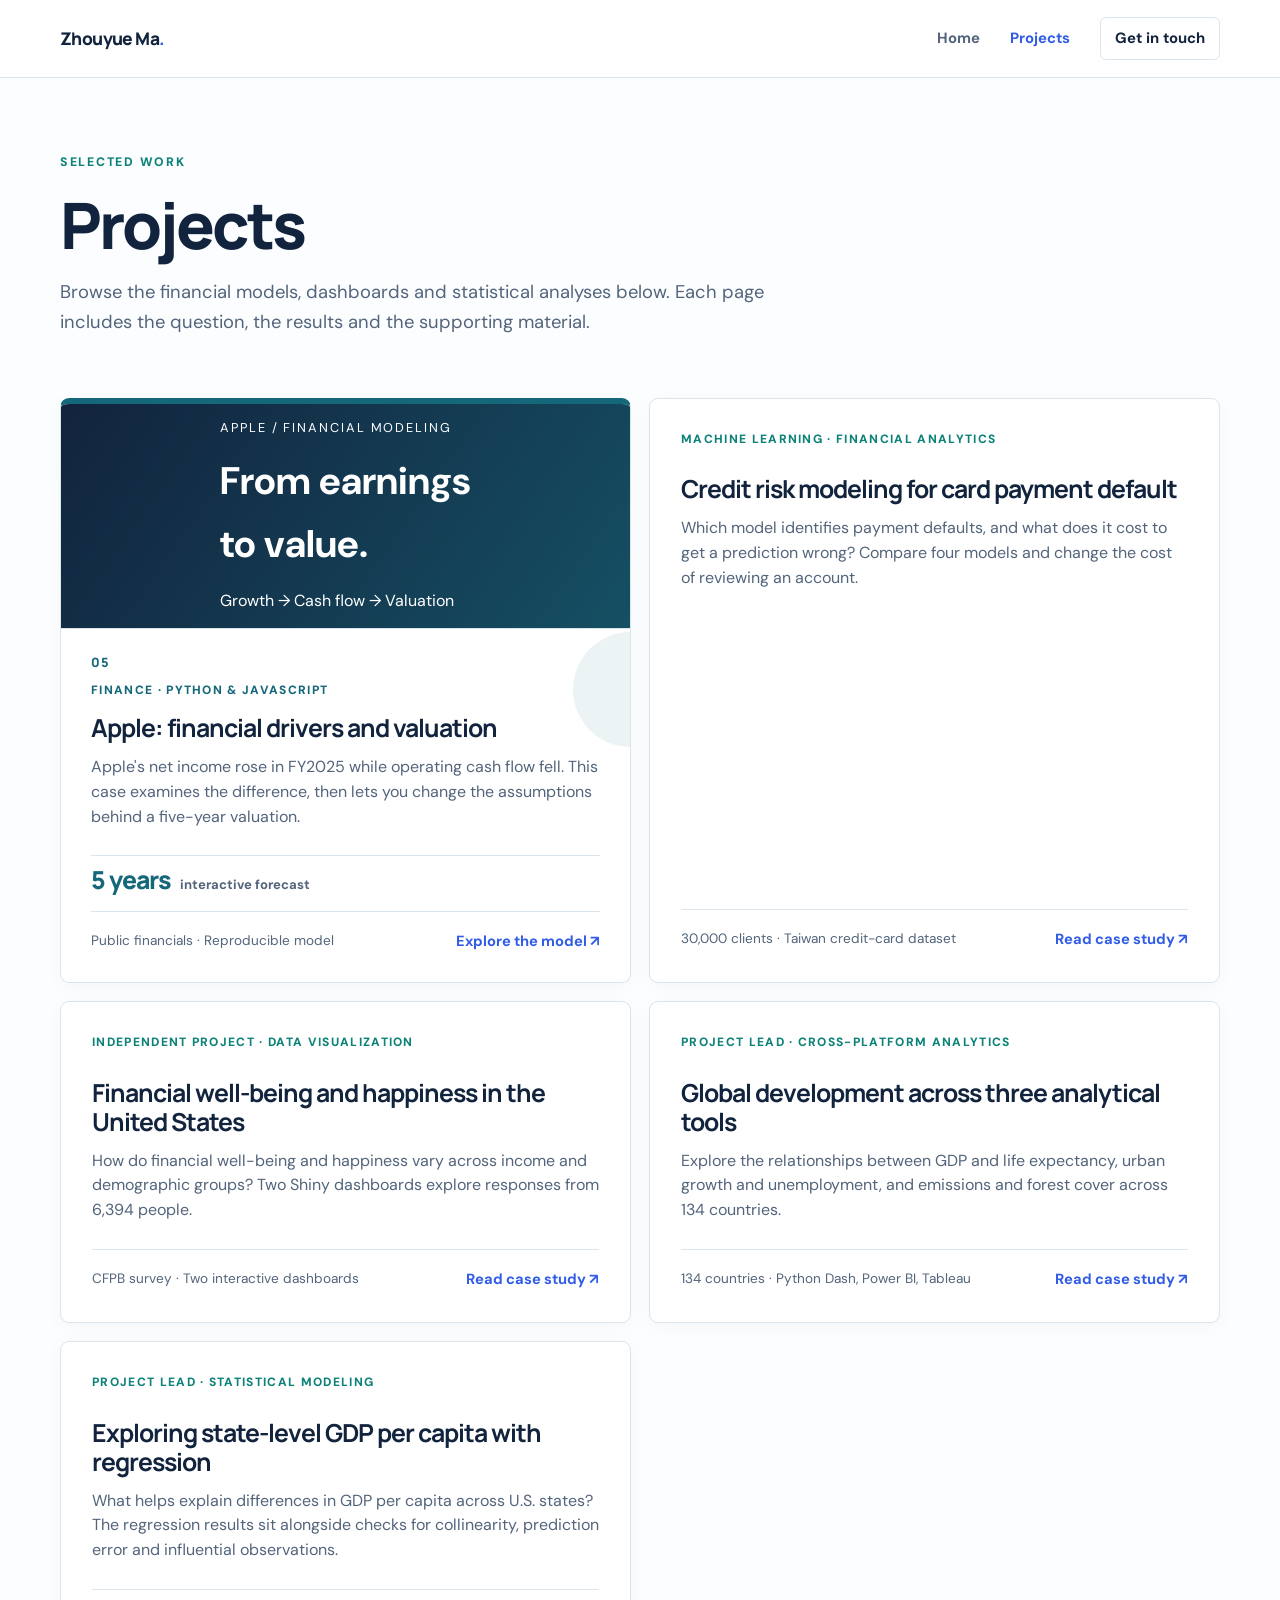
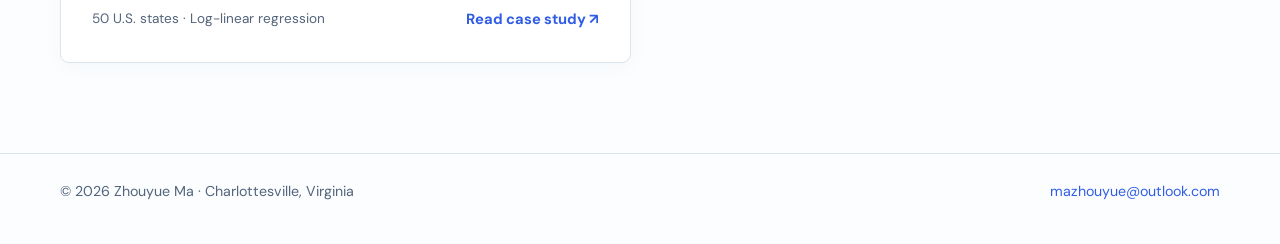
==== commit bcb9d2d4: "Simplify portfolio introduction and describe projects through concrete questions" ====
--- a/projects/index.html
+++ b/projects/index.html
@@ -1 +1 @@
-<!doctype html><html lang="en"><head><meta charset="utf-8"><meta name="viewport" content="width=device-width,initial-scale=1"><meta name="theme-color" content="#12233d"><title>Projects — Zhouyue Ma</title><meta name="description" content="Five selected analytical projects by Zhouyue Ma."><link rel="icon" type="image/svg+xml" href="/favicon.svg"><link rel="stylesheet" href="/assets/site.css"></head><body><a class="skip" href="#main">Skip to content</a><header class="mast"><nav class="wrap nav" aria-label="Main navigation"><a class="brand" href="/">Zhouyue Ma<span aria-hidden="true" style="color:#315de6">.</span></a><div class="navlinks"><a href="/" >Home</a><a href="/projects/" class="active" aria-current="page">Projects</a><a class="contact" href="mailto:mazhouyue@outlook.com">Get in touch</a></div></nav></header><main id="main"><div class="wrap"><section class="listing-top"><div class="eyebrow">Portfolio archive</div><h1>Projects</h1><p>Five case studies spanning financial valuation, credit risk, interactive visualization, cross-platform analysis and regression. Each project includes the reasoning behind the result.</p></section><section class="listing" aria-label="All projects"><div class="grid"><a class="card project-card project-5" href="/projects/apple-valuation/"><span class="project-preview" style="display:flex;align-items:center;justify-content:center;min-height:210px;background:linear-gradient(125deg,#12233d,#154f63);color:white;"><span style="padding:28px"><span style="display:block;font-size:.8rem;letter-spacing:.15em">APPLE / FINANCIAL MODELING</span><strong style="display:block;font-size:2.4rem;margin:12px 0">From earnings<br>to value.</strong><span>Growth → Cash flow → Valuation</span></span></span><span class="project-card-body"><span class="project-number">05</span><span class="meta">Finance · Python & JavaScript</span><h3>Apple: financial drivers and valuation</h3><p>Trace three years of financial results, adjust five-year operating assumptions and inspect what moves a DCF valuation.</p><span class="project-proof"><strong>5 years</strong><span>interactive forecast</span></span><span class="bottom"><span>Public financials · Reproducible model</span><b>Explore the model ↗</b></span></span></a><a class="card" href="/projects/credit-risk/"><span class="meta">Machine learning · Financial analytics</span><h3>Credit risk modeling for card payment default</h3><p>Four evaluated models, a repayment-history ablation, and an interactive review-cost decision exercise.</p><span class="bottom"><span>30,000 clients · Taiwan credit-card dataset</span><b>Read case study ↗</b></span></a><a class="card" href="/projects/financial-wellbeing/"><span class="meta">Independent project · Data visualization</span><h3>Financial well-being and happiness in the United States</h3><p>Cleaned survey codes in R, built two Shiny apps and rechecked group means on 6,394 rows.</p><span class="bottom"><span>CFPB survey · Two interactive dashboards</span><b>Read case study ↗</b></span></a><a class="card" href="/projects/global-development/"><span class="meta">Project lead · Cross-platform analytics</span><h3>Global development across three analytical tools</h3><p>Validated one 134-country sample across three tools and recomputed Pearson and rank correlations.</p><span class="bottom"><span>134 countries · Python Dash, Power BI, Tableau</span><b>Read case study ↗</b></span></a><a class="card" href="/projects/state-gdp-regression/"><span class="meta">Project lead · Statistical modeling</span><h3>Exploring state-level GDP per capita with regression</h3><p>Interpreted a log-linear model, VIF, PRESS and influence diagnostics alongside the original research poster.</p><span class="bottom"><span>50 U.S. states · Log-linear regression</span><b>Read case study ↗</b></span></a></div></section></div></main><footer class="footer"><div class="wrap"><span>© 2026 Zhouyue Ma · Charlottesville, Virginia</span><span><a href="mailto:mazhouyue@outlook.com">mazhouyue@outlook.com</a></span></div></footer></body></html>
+<!doctype html><html lang="en"><head><meta charset="utf-8"><meta name="viewport" content="width=device-width,initial-scale=1"><meta name="theme-color" content="#12233d"><title>Projects — Zhouyue Ma</title><meta name="description" content="Five selected analytical projects by Zhouyue Ma."><link rel="icon" type="image/svg+xml" href="/favicon.svg"><link rel="stylesheet" href="/assets/site.css"></head><body><a class="skip" href="#main">Skip to content</a><header class="mast"><nav class="wrap nav" aria-label="Main navigation"><a class="brand" href="/">Zhouyue Ma<span aria-hidden="true" style="color:#315de6">.</span></a><div class="navlinks"><a href="/" >Home</a><a href="/projects/" class="active" aria-current="page">Projects</a><a class="contact" href="mailto:mazhouyue@outlook.com">Get in touch</a></div></nav></header><main id="main"><div class="wrap"><section class="listing-top"><div class="eyebrow">Selected work</div><h1>Projects</h1><p>Browse the financial models, dashboards and statistical analyses below. Each page includes the question, the results and the supporting material.</p></section><section class="listing" aria-label="All projects"><div class="grid"><a class="card project-card project-5" href="/projects/apple-valuation/"><span class="project-preview" style="display:flex;align-items:center;justify-content:center;min-height:210px;background:linear-gradient(125deg,#12233d,#154f63);color:white;"><span style="padding:28px"><span style="display:block;font-size:.8rem;letter-spacing:.15em">APPLE / FINANCIAL MODELING</span><strong style="display:block;font-size:2.4rem;margin:12px 0">From earnings<br>to value.</strong><span>Growth → Cash flow → Valuation</span></span></span><span class="project-card-body"><span class="project-number">05</span><span class="meta">Finance · Python & JavaScript</span><h3>Apple: financial drivers and valuation</h3><p>Apple's net income rose in FY2025 while operating cash flow fell. This case examines the difference, then lets you change the assumptions behind a five-year valuation.</p><span class="project-proof"><strong>5 years</strong><span>interactive forecast</span></span><span class="bottom"><span>Public financials · Reproducible model</span><b>Explore the model ↗</b></span></span></a><a class="card" href="/projects/credit-risk/"><span class="meta">Machine learning · Financial analytics</span><h3>Credit risk modeling for card payment default</h3><p>Which model identifies payment defaults, and what does it cost to get a prediction wrong? Compare four models and change the cost of reviewing an account.</p><span class="bottom"><span>30,000 clients · Taiwan credit-card dataset</span><b>Read case study ↗</b></span></a><a class="card" href="/projects/financial-wellbeing/"><span class="meta">Independent project · Data visualization</span><h3>Financial well-being and happiness in the United States</h3><p>How do financial well-being and happiness vary across income and demographic groups? Two Shiny dashboards explore responses from 6,394 people.</p><span class="bottom"><span>CFPB survey · Two interactive dashboards</span><b>Read case study ↗</b></span></a><a class="card" href="/projects/global-development/"><span class="meta">Project lead · Cross-platform analytics</span><h3>Global development across three analytical tools</h3><p>Explore the relationships between GDP and life expectancy, urban growth and unemployment, and emissions and forest cover across 134 countries.</p><span class="bottom"><span>134 countries · Python Dash, Power BI, Tableau</span><b>Read case study ↗</b></span></a><a class="card" href="/projects/state-gdp-regression/"><span class="meta">Project lead · Statistical modeling</span><h3>Exploring state-level GDP per capita with regression</h3><p>What helps explain differences in GDP per capita across U.S. states? The regression results sit alongside checks for collinearity, prediction error and influential observations.</p><span class="bottom"><span>50 U.S. states · Log-linear regression</span><b>Read case study ↗</b></span></a></div></section></div></main><footer class="footer"><div class="wrap"><span>© 2026 Zhouyue Ma · Charlottesville, Virginia</span><span><a href="mailto:mazhouyue@outlook.com">mazhouyue@outlook.com</a></span></div></footer></body></html>
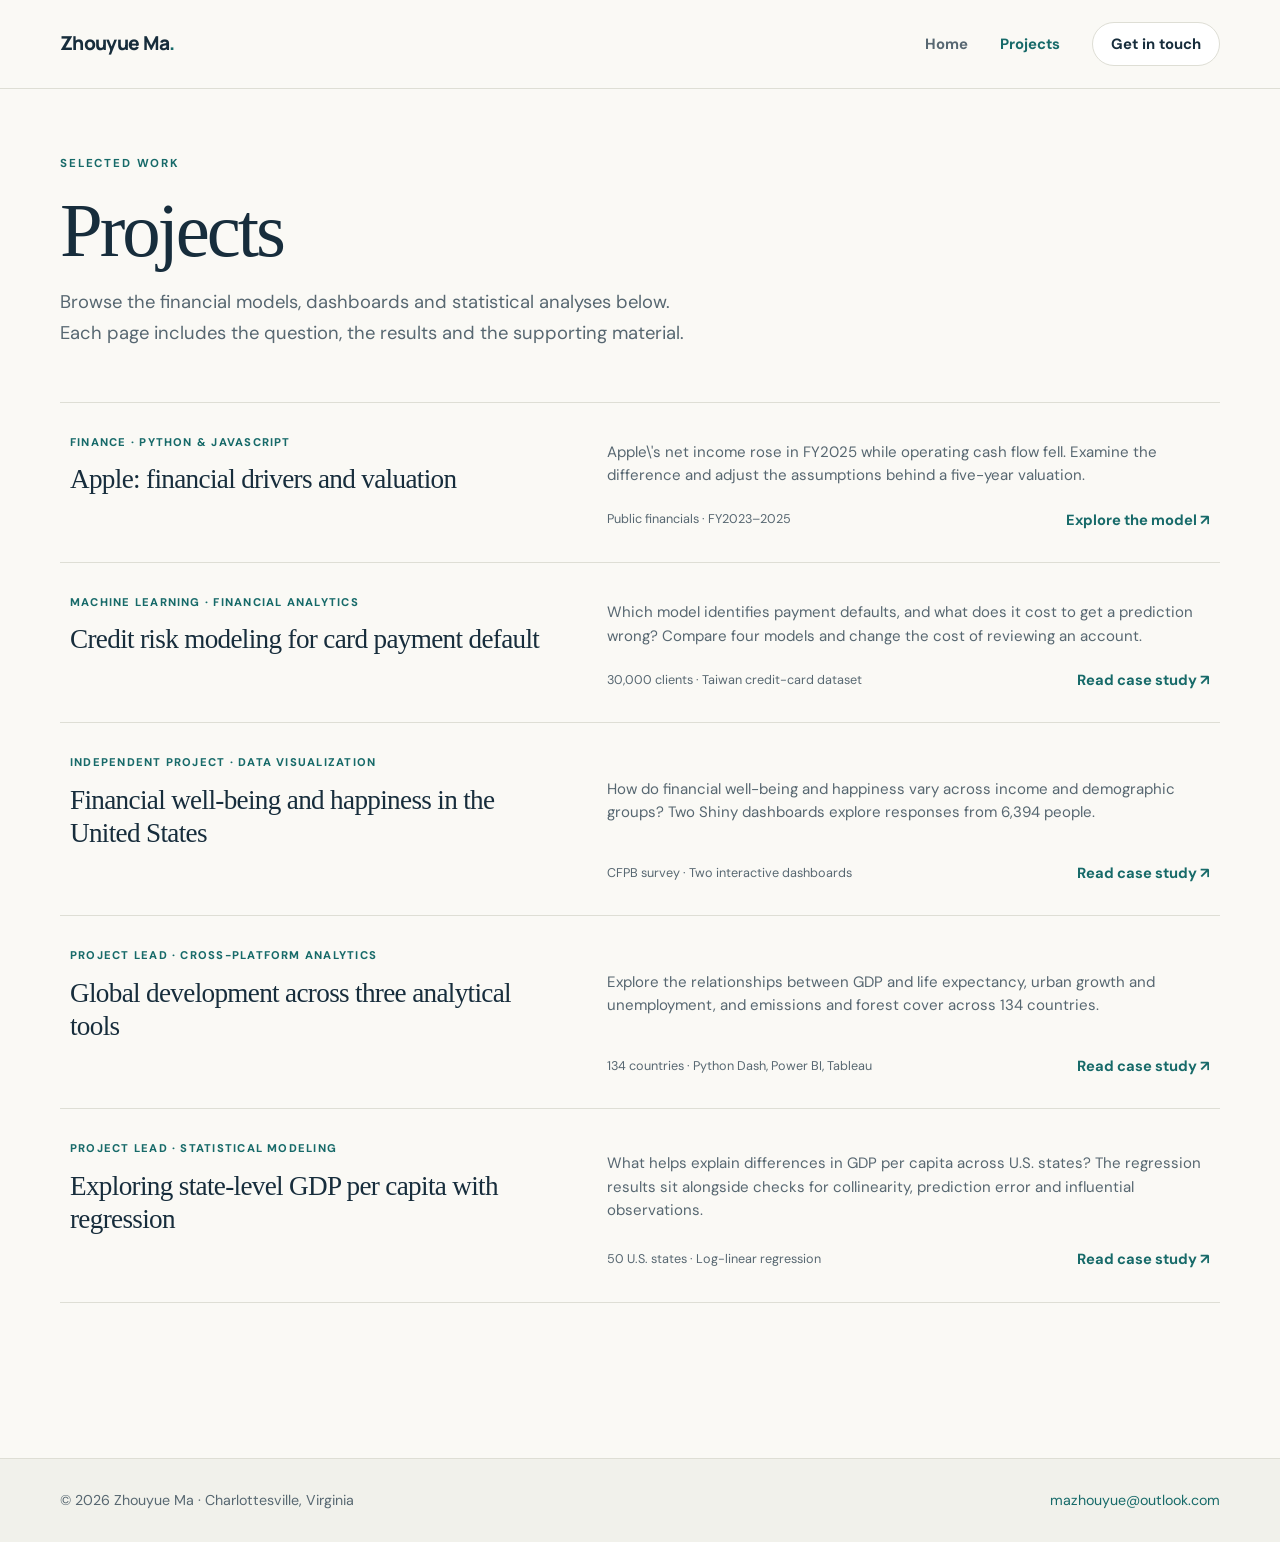
==== commit b563b568: "Refine portfolio typography, colors and project hierarchy" ====
--- a/projects/index.html
+++ b/projects/index.html
@@ -1 +1 @@
-<!doctype html><html lang="en"><head><meta charset="utf-8"><meta name="viewport" content="width=device-width,initial-scale=1"><meta name="theme-color" content="#12233d"><title>Projects — Zhouyue Ma</title><meta name="description" content="Five selected analytical projects by Zhouyue Ma."><link rel="icon" type="image/svg+xml" href="/favicon.svg"><link rel="stylesheet" href="/assets/site.css"></head><body><a class="skip" href="#main">Skip to content</a><header class="mast"><nav class="wrap nav" aria-label="Main navigation"><a class="brand" href="/">Zhouyue Ma<span aria-hidden="true" style="color:#315de6">.</span></a><div class="navlinks"><a href="/" >Home</a><a href="/projects/" class="active" aria-current="page">Projects</a><a class="contact" href="mailto:mazhouyue@outlook.com">Get in touch</a></div></nav></header><main id="main"><div class="wrap"><section class="listing-top"><div class="eyebrow">Selected work</div><h1>Projects</h1><p>Browse the financial models, dashboards and statistical analyses below. Each page includes the question, the results and the supporting material.</p></section><section class="listing" aria-label="All projects"><div class="grid"><a class="card project-card project-5" href="/projects/apple-valuation/"><span class="project-preview" style="display:flex;align-items:center;justify-content:center;min-height:210px;background:linear-gradient(125deg,#12233d,#154f63);color:white;"><span style="padding:28px"><span style="display:block;font-size:.8rem;letter-spacing:.15em">APPLE / FINANCIAL MODELING</span><strong style="display:block;font-size:2.4rem;margin:12px 0">From earnings<br>to value.</strong><span>Growth → Cash flow → Valuation</span></span></span><span class="project-card-body"><span class="project-number">05</span><span class="meta">Finance · Python & JavaScript</span><h3>Apple: financial drivers and valuation</h3><p>Apple's net income rose in FY2025 while operating cash flow fell. This case examines the difference, then lets you change the assumptions behind a five-year valuation.</p><span class="project-proof"><strong>5 years</strong><span>interactive forecast</span></span><span class="bottom"><span>Public financials · Reproducible model</span><b>Explore the model ↗</b></span></span></a><a class="card" href="/projects/credit-risk/"><span class="meta">Machine learning · Financial analytics</span><h3>Credit risk modeling for card payment default</h3><p>Which model identifies payment defaults, and what does it cost to get a prediction wrong? Compare four models and change the cost of reviewing an account.</p><span class="bottom"><span>30,000 clients · Taiwan credit-card dataset</span><b>Read case study ↗</b></span></a><a class="card" href="/projects/financial-wellbeing/"><span class="meta">Independent project · Data visualization</span><h3>Financial well-being and happiness in the United States</h3><p>How do financial well-being and happiness vary across income and demographic groups? Two Shiny dashboards explore responses from 6,394 people.</p><span class="bottom"><span>CFPB survey · Two interactive dashboards</span><b>Read case study ↗</b></span></a><a class="card" href="/projects/global-development/"><span class="meta">Project lead · Cross-platform analytics</span><h3>Global development across three analytical tools</h3><p>Explore the relationships between GDP and life expectancy, urban growth and unemployment, and emissions and forest cover across 134 countries.</p><span class="bottom"><span>134 countries · Python Dash, Power BI, Tableau</span><b>Read case study ↗</b></span></a><a class="card" href="/projects/state-gdp-regression/"><span class="meta">Project lead · Statistical modeling</span><h3>Exploring state-level GDP per capita with regression</h3><p>What helps explain differences in GDP per capita across U.S. states? The regression results sit alongside checks for collinearity, prediction error and influential observations.</p><span class="bottom"><span>50 U.S. states · Log-linear regression</span><b>Read case study ↗</b></span></a></div></section></div></main><footer class="footer"><div class="wrap"><span>© 2026 Zhouyue Ma · Charlottesville, Virginia</span><span><a href="mailto:mazhouyue@outlook.com">mazhouyue@outlook.com</a></span></div></footer></body></html>
+<!doctype html><html lang="en"><head><meta charset="utf-8"><meta name="viewport" content="width=device-width,initial-scale=1"><meta name="theme-color" content="#12233d"><title>Projects — Zhouyue Ma</title><meta name="description" content="Five selected analytical projects by Zhouyue Ma."><link rel="icon" type="image/svg+xml" href="/favicon.svg"><link rel="stylesheet" href="/assets/site.css"></head><body class="projects-archive"><a class="skip" href="#main">Skip to content</a><header class="mast"><nav class="wrap nav" aria-label="Main navigation"><a class="brand" href="/">Zhouyue Ma<span aria-hidden="true" style="color:#315de6">.</span></a><div class="navlinks"><a href="/" >Home</a><a href="/projects/" class="active" aria-current="page">Projects</a><a class="contact" href="mailto:mazhouyue@outlook.com">Get in touch</a></div></nav></header><main id="main"><div class="wrap"><section class="listing-top"><div class="eyebrow">Selected work</div><h1>Projects</h1><p>Browse the financial models, dashboards and statistical analyses below. Each page includes the question, the results and the supporting material.</p></section><section class="listing" aria-label="All projects"><div class="grid"><a class="card" href="/projects/apple-valuation/"><span class="meta">Finance · Python & JavaScript</span><h3>Apple: financial drivers and valuation</h3><p>Apple\'s net income rose in FY2025 while operating cash flow fell. Examine the difference and adjust the assumptions behind a five-year valuation.</p><span class="bottom"><span>Public financials · FY2023–2025</span><b>Explore the model ↗</b></span></a><a class="card" href="/projects/credit-risk/"><span class="meta">Machine learning · Financial analytics</span><h3>Credit risk modeling for card payment default</h3><p>Which model identifies payment defaults, and what does it cost to get a prediction wrong? Compare four models and change the cost of reviewing an account.</p><span class="bottom"><span>30,000 clients · Taiwan credit-card dataset</span><b>Read case study ↗</b></span></a><a class="card" href="/projects/financial-wellbeing/"><span class="meta">Independent project · Data visualization</span><h3>Financial well-being and happiness in the United States</h3><p>How do financial well-being and happiness vary across income and demographic groups? Two Shiny dashboards explore responses from 6,394 people.</p><span class="bottom"><span>CFPB survey · Two interactive dashboards</span><b>Read case study ↗</b></span></a><a class="card" href="/projects/global-development/"><span class="meta">Project lead · Cross-platform analytics</span><h3>Global development across three analytical tools</h3><p>Explore the relationships between GDP and life expectancy, urban growth and unemployment, and emissions and forest cover across 134 countries.</p><span class="bottom"><span>134 countries · Python Dash, Power BI, Tableau</span><b>Read case study ↗</b></span></a><a class="card" href="/projects/state-gdp-regression/"><span class="meta">Project lead · Statistical modeling</span><h3>Exploring state-level GDP per capita with regression</h3><p>What helps explain differences in GDP per capita across U.S. states? The regression results sit alongside checks for collinearity, prediction error and influential observations.</p><span class="bottom"><span>50 U.S. states · Log-linear regression</span><b>Read case study ↗</b></span></a></div></section></div></main><footer class="footer"><div class="wrap"><span>© 2026 Zhouyue Ma · Charlottesville, Virginia</span><span><a href="mailto:mazhouyue@outlook.com">mazhouyue@outlook.com</a></span></div></footer></body></html>
--- a/assets/site.css
+++ b/assets/site.css
@@ -28,3 +28,120 @@
 .next-home{margin:96px 0;display:grid;grid-template-columns:minmax(0,.95fr) minmax(0,1.05fr);gap:60px;align-items:end;background:#fff4e8;border-top:5px solid #e5722a;padding:48px 52px}.next-home .eyebrow{color:#b14f18}.next-home h2{font-size:clamp(2rem,3.5vw,3rem);margin:0}.next-home p{font-size:1.07rem;line-height:1.75;color:#5c493d;margin:0}
 @media(max-width:800px){.home-facts{grid-template-columns:repeat(2,1fr)}.home-facts>div:nth-child(3){border-left:0;border-top:1px solid var(--line)}.home-facts>div:nth-child(4){border-top:1px solid var(--line)}.portfolio-snapshot{grid-template-columns:1fr;gap:28px}.about-home{padding:44px 38px}.experience-list{grid-template-columns:1fr}.experience-list article+article{border-left:0;border-top:1px solid var(--line);padding-left:0}.next-home{grid-template-columns:1fr;gap:22px}}
 @media(max-width:620px){.portrait-wrap:before{right:-13px;bottom:28px;width:58px;height:58px}.home-facts{margin-top:-10px;margin-bottom:58px}.home-facts>div{padding:17px 14px}.home-facts strong{font-size:.88rem}.portfolio-snapshot{margin-bottom:58px}.snapshot-grid{grid-template-columns:1fr}.snapshot-grid a{min-height:128px}.about-home{padding:35px 25px;margin-left:-8px;margin-right:-8px;margin-bottom:60px}.experience-home{margin-top:65px;margin-bottom:65px}.next-home{margin:65px 0;padding:32px 24px}.project-card{min-height:520px}.project-preview{height:205px}.project-card-body{padding:23px}}
+
+
+/* Portfolio refinement: restrained color, readable hierarchy, responsive layouts. */
+:root{--ink:#172d3c;--muted:#576771;--blue:#176a69;--teal:#176a69;--line:#deded5;--wash:#f1f3ee;--shadow:0 16px 45px rgba(31,48,55,.07)}
+body{background:#faf9f5}
+.mast{background:#faf9f5;border-bottom:1px solid var(--line)}
+.nav{min-height:88px}.brand{font-size:1.2rem}.brand span{color:var(--teal)!important}
+.navlinks{gap:32px}.navlinks .contact{border-radius:24px;padding:9px 18px;background:white}
+.eyebrow{font-weight:700;letter-spacing:.16em;font-size:.72rem}
+h2{font-family:Georgia,'Times New Roman',serif;font-weight:400;letter-spacing:-.035em}
+.link-button{border-radius:28px;padding:12px 23px;font-size:.88rem}.link-button.secondary{background:transparent}
+a:focus-visible,button:focus-visible,input:focus-visible,summary:focus-visible{outline:3px solid #ad742b;outline-offset:5px}
+.footer{background:#f1f1eb;padding:30px 0;color:var(--muted)}
+/* Keep hero decoration inside the page: no viewport-wide pseudo-elements. */
+.personal-hero:before,.personal-copy:before,.portrait-wrap:before{content:none}
+.personal-hero{padding:64px 0 60px;grid-template-columns:minmax(0,1.2fr) minmax(250px,.8fr);gap:72px}
+.personal-hero h1{font-family:Georgia,'Times New Roman',serif;font-weight:400;font-size:clamp(3.4rem,7vw,6.1rem);letter-spacing:-.055em;line-height:1.03;margin:22px 0 25px}
+.personal-hero h1 em{font-style:italic;color:var(--teal)}
+.personal-lead{font-weight:400;font-size:1.22rem;line-height:1.65;max-width:570px}
+.personal-detail{font-size:1rem;max-width:530px;margin:18px 0 28px}
+.personal-meta{font-size:.81rem;margin-top:25px}
+.portrait-wrap{max-width:348px;justify-self:center}
+.portrait-panel{aspect-ratio:4/5;border-radius:150px 150px 14px 14px;box-shadow:0 16px 38px rgba(32,50,58,.10);border:8px solid #fff}
+.portrait-panel img{object-position:center 21%}
+.portrait-caption{border:0;text-align:center;padding:0;letter-spacing:.11em;font-size:.63rem;line-height:1.6;margin-top:18px}
+.home-facts{background:transparent;border:0;border-block:1px solid var(--line);box-shadow:none;margin:0 0 66px}
+.home-facts>div{padding:23px 18px}.home-facts>div:first-child{padding-left:0}
+.home-facts span{font-weight:600;font-size:.64rem}.home-facts strong{font-size:.88rem;font-weight:600}
+.home-facts small{font-size:.76rem;line-height:1.6;max-width:240px}
+.project-jump{display:flex;gap:10px 22px;flex-wrap:wrap;border-bottom:1px solid var(--line);padding-bottom:18px;margin-bottom:28px}
+.project-jump a{font-size:.83rem;color:var(--muted)}
+.section-head{margin-bottom:24px}.section-head h2{font-size:clamp(2.2rem,4vw,3.2rem);margin-bottom:0}
+.section-head>a{font-size:.86rem}.section-head .eyebrow{margin-bottom:10px}
+.homepage .grid{gap:28px}
+.homepage .project-card{min-height:0;border:1px solid var(--line);border-radius:17px;box-shadow:none;transition:transform .2s,box-shadow .2s}
+.homepage .project-card:after{content:none}
+.homepage .project-card:hover{transform:translateY(-4px);border-color:#b4c9c4;box-shadow:var(--shadow);text-decoration:none}
+.homepage .project-preview{height:240px;border-bottom:1px solid var(--line);background:#f1f3ee}
+.homepage .project-preview img{object-fit:contain;padding:18px;background:#f4f5f1}
+.homepage .project-card-body{padding:28px}
+.homepage .project-card h3{font-family:Georgia,'Times New Roman',serif;font-size:1.65rem;font-weight:400;line-height:1.2;letter-spacing:-.025em;max-width:480px;margin:13px 0}
+.homepage .project-card p{font-size:.94rem;line-height:1.7;color:var(--muted);margin-bottom:20px}
+.homepage .project-card .meta{color:var(--teal);font-size:.68rem;letter-spacing:.07em}
+.homepage .project-number{font-size:.68rem;color:#687976;letter-spacing:.13em}
+.homepage .project-proof{border-top:0;padding:4px 0 20px;gap:8px}
+.homepage .project-proof strong{font-size:1.15rem;color:var(--ink);font-weight:600}
+.homepage .project-proof span{font-size:.77rem;font-weight:400}
+.homepage .project-card .bottom{border-top:1px solid var(--line);padding-top:16px;gap:12px;font-size:.77rem;align-items:center}
+.homepage .project-5{grid-column:1/-1;display:grid;grid-template-columns:minmax(0,.9fr) minmax(0,1.1fr);background:#fff}
+.homepage .project-5 .project-preview{height:100%;min-height:350px!important;border:0;background:#173941!important;align-items:center!important}
+.homepage .project-5 .project-preview>span{padding:38px!important}
+.homepage .project-5 .project-preview strong{font:400 3.3rem/1.06 Georgia,serif!important;margin:24px 0!important}
+.homepage .project-5 .project-card-body{padding:36px 40px}
+.homepage .project-5 h3{font-size:2rem}
+.homepage .project-5 .project-number{color:var(--teal)}
+.homepage .about-home{background:#edf0e9;color:var(--ink);border:0;border-radius:18px;padding:38px 42px;margin:65px 0 0}
+.homepage .about-home:after{content:none}
+.homepage .about-home .eyebrow,.homepage .about-home h2{color:var(--ink)}
+.homepage .about-home .about-layout p{color:var(--muted);font-size:.94rem}
+.homepage .about-layout{grid-template-columns:.7fr 1.3fr;gap:45px}
+.homepage .about-layout h2{font-size:2.4rem}
+.homepage .tool-line{margin-top:20px;gap:8px}.homepage .tool-line span{border:1px solid #cdd7cd;color:#31544b;background:#f8faf5;border-radius:20px;padding:5px 12px;font-weight:500}
+.experience-home{margin-top:66px;margin-bottom:65px}
+.experience-list{border-bottom:0;gap:26px}
+.experience-list article,.experience-list article+article{border-left:0;padding:25px 0;grid-template-columns:24px 1fr}
+.experience-list article>span{color:var(--teal);font-size:.68rem}
+.experience-list h3{font-size:1rem;letter-spacing:-.01em}
+.experience-list p{font-size:.88rem}
+.projects-archive .listing-top{padding:65px 0 35px}
+.projects-archive .listing-top h1{font:400 clamp(3.2rem,6vw,5rem)/1.1 Georgia,serif;letter-spacing:-.04em}
+.projects-archive .listing-top p{max-width:650px}
+.projects-archive .grid{grid-template-columns:1fr;gap:0;border-top:1px solid var(--line)}
+.projects-archive .card{display:grid;grid-template-columns:minmax(0,1fr) minmax(0,1.25fr);column-gap:55px;row-gap:12px;border:0;border-bottom:1px solid var(--line);background:transparent;box-shadow:none;border-radius:0;padding:30px 10px;min-height:0}
+.projects-archive .card:hover{background:#f0f2eb;transform:none;text-decoration:none}
+.projects-archive .card .meta{grid-column:1;align-self:end;color:var(--teal);font-size:.7rem}
+.projects-archive .card h3{grid-column:1;grid-row:2;font:400 1.7rem/1.2 Georgia,serif;letter-spacing:-.025em;margin:0}
+.projects-archive .card p{grid-column:2;grid-row:1/3;align-self:center;margin:0;color:var(--muted);font-size:.94rem}
+.projects-archive .card .bottom{grid-column:2;border:0;padding:0;gap:20px;font-size:.79rem}
+.projects-archive .listing{margin-bottom:65px}
+@media(max-width:850px){
+ .personal-hero{gap:35px;padding-top:48px;grid-template-columns:minmax(0,1.2fr) minmax(210px,.8fr)}
+ .personal-hero h1{font-size:4rem}.personal-lead{font-size:1.1rem}
+ .homepage .project-5 .project-card-body{padding:28px}
+ .homepage .project-5 .project-preview strong{font-size:2.8rem!important}
+ .experience-list{grid-template-columns:1fr;gap:0}.experience-list article+article{border-top:1px solid var(--line)}
+}
+@media(max-width:620px){
+ .wrap{width:calc(100% - 36px)}.nav{min-height:74px;gap:10px}.brand{font-size:1rem}
+ .navlinks{gap:15px}.navlinks a{font-size:.79rem}.navlinks .contact{display:none}
+ .personal-hero{display:flex;flex-direction:column;gap:32px;padding:35px 0}
+ .personal-hero h1{font-size:clamp(3.2rem,13vw,4.5rem);margin:14px 0 22px}
+ .personal-lead{font-size:1.12rem}.personal-detail{font-size:.94rem}
+ .portrait-wrap{width:210px;align-self:center;max-width:70%}
+ .portrait-panel{border-width:6px}.portrait-caption{font-size:.57rem}
+ .home-facts{grid-template-columns:1fr 1fr;margin:0 0 38px}
+ .home-facts>div,.home-facts>div:first-child{padding:18px 10px}
+ .home-facts strong{font-size:.82rem}.home-facts small{font-size:.71rem}
+ .project-jump{gap:10px 16px;margin-bottom:22px}.project-jump a{font-size:.77rem}
+ .homepage .grid{grid-template-columns:1fr;gap:22px}
+ .homepage .project-5{grid-column:auto;display:flex}
+ .homepage .project-5 .project-preview{height:235px;min-height:235px!important}
+ .homepage .project-5 .project-preview>span{padding:25px!important;width:100%}
+ .homepage .project-5 .project-preview strong{font-size:2.7rem!important;margin:15px 0!important}
+ .homepage .project-preview{height:205px}
+ .homepage .project-card-body,.homepage .project-5 .project-card-body{padding:24px}
+ .homepage .project-5 h3,.homepage .project-card h3{font-size:1.6rem}
+ .homepage .project-card .bottom{flex-wrap:wrap}
+ .homepage .about-home{padding:28px 24px;margin:38px 0 0}
+ .homepage .about-layout{grid-template-columns:1fr;gap:8px}
+ .homepage .about-layout h2{font-size:2rem}
+ .experience-home{margin:38px 0}.section-head{gap:15px}.section-head h2{font-size:2.3rem}
+ .projects-archive .listing-top{padding:40px 0 25px}
+ .projects-archive .card{display:flex;gap:13px;padding:25px 0}
+ .projects-archive .card .bottom{flex-wrap:wrap;gap:10px}.projects-archive .card h3{font-size:1.55rem}
+ .footer .wrap{display:flex;flex-direction:column;gap:8px}
+}
+@media(prefers-reduced-motion:reduce){html{scroll-behavior:auto}.card,.project-card,.project-preview img{transition:none!important;transform:none!important}}
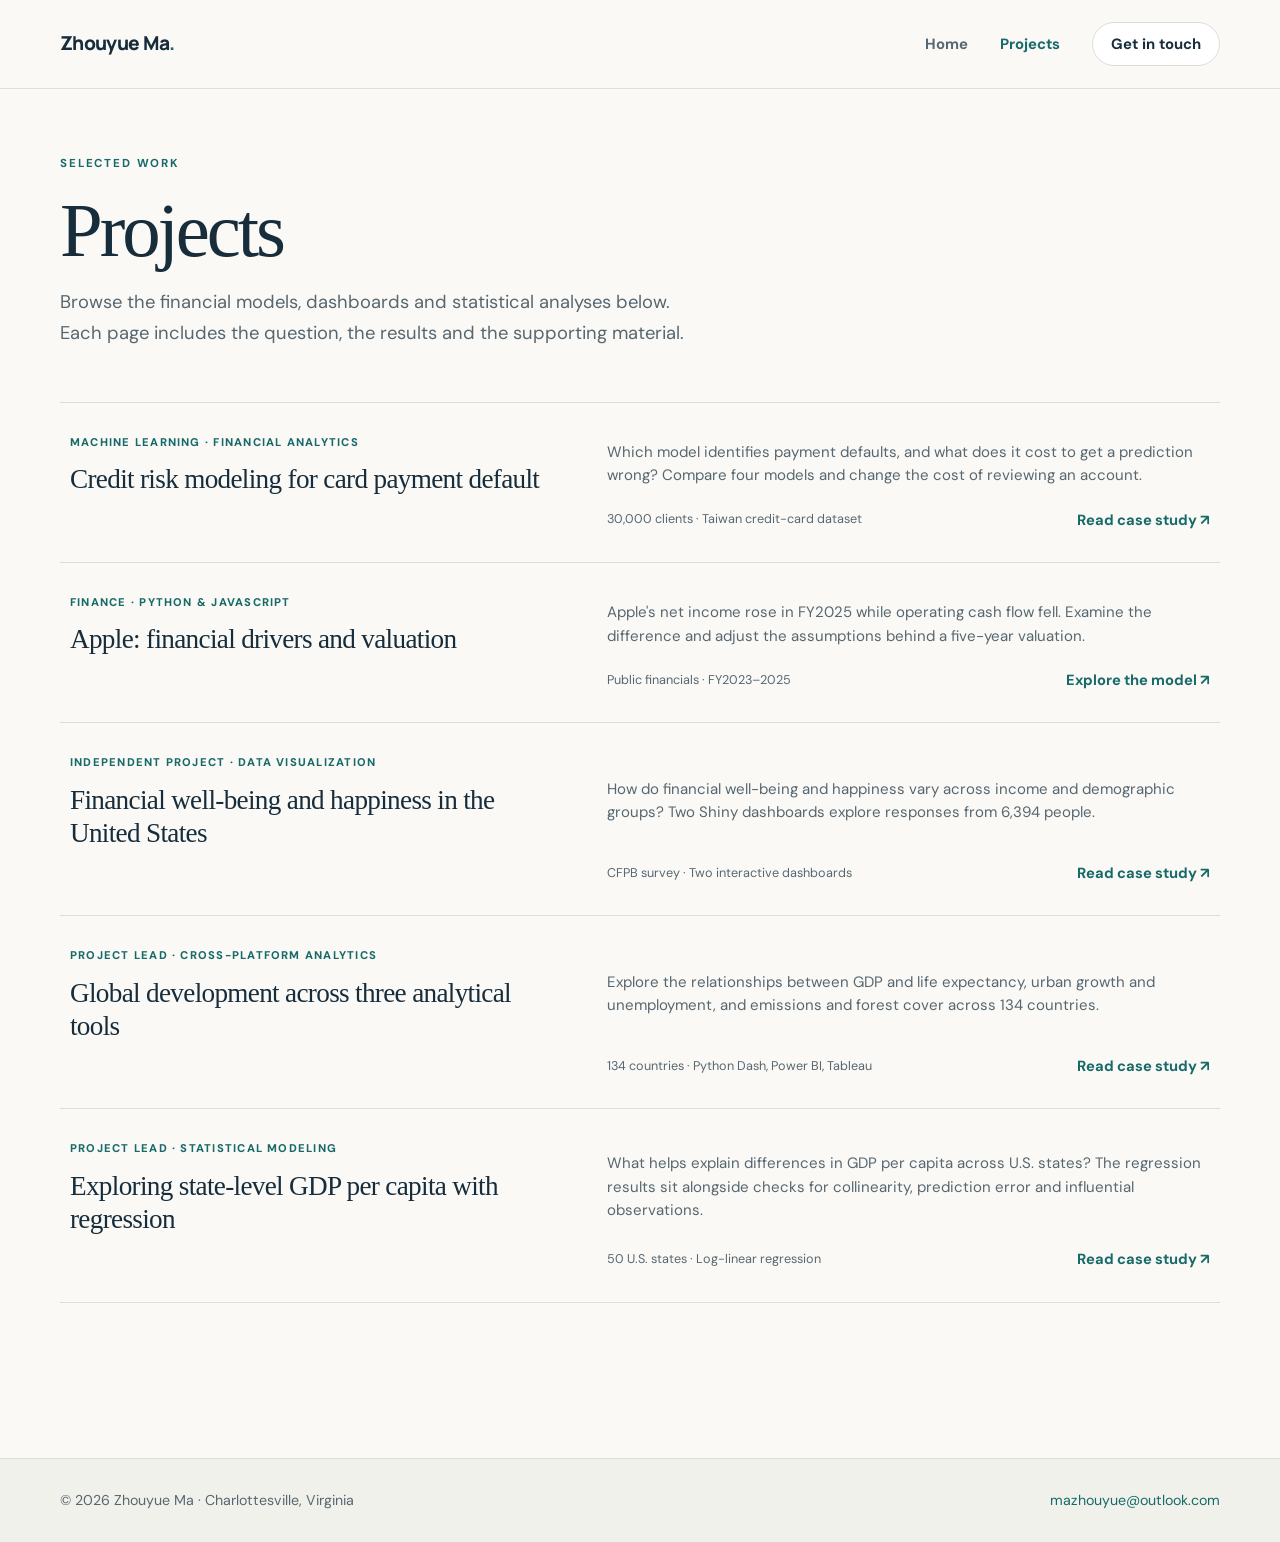
==== commit acc16544: "Feature credit risk first and retain Apple as a supporting project" ====
--- a/projects/index.html
+++ b/projects/index.html
@@ -1 +1 @@
-<!doctype html><html lang="en"><head><meta charset="utf-8"><meta name="viewport" content="width=device-width,initial-scale=1"><meta name="theme-color" content="#12233d"><title>Projects — Zhouyue Ma</title><meta name="description" content="Five selected analytical projects by Zhouyue Ma."><link rel="icon" type="image/svg+xml" href="/favicon.svg"><link rel="stylesheet" href="/assets/site.css"></head><body class="projects-archive"><a class="skip" href="#main">Skip to content</a><header class="mast"><nav class="wrap nav" aria-label="Main navigation"><a class="brand" href="/">Zhouyue Ma<span aria-hidden="true" style="color:#315de6">.</span></a><div class="navlinks"><a href="/" >Home</a><a href="/projects/" class="active" aria-current="page">Projects</a><a class="contact" href="mailto:mazhouyue@outlook.com">Get in touch</a></div></nav></header><main id="main"><div class="wrap"><section class="listing-top"><div class="eyebrow">Selected work</div><h1>Projects</h1><p>Browse the financial models, dashboards and statistical analyses below. Each page includes the question, the results and the supporting material.</p></section><section class="listing" aria-label="All projects"><div class="grid"><a class="card" href="/projects/apple-valuation/"><span class="meta">Finance · Python & JavaScript</span><h3>Apple: financial drivers and valuation</h3><p>Apple\'s net income rose in FY2025 while operating cash flow fell. Examine the difference and adjust the assumptions behind a five-year valuation.</p><span class="bottom"><span>Public financials · FY2023–2025</span><b>Explore the model ↗</b></span></a><a class="card" href="/projects/credit-risk/"><span class="meta">Machine learning · Financial analytics</span><h3>Credit risk modeling for card payment default</h3><p>Which model identifies payment defaults, and what does it cost to get a prediction wrong? Compare four models and change the cost of reviewing an account.</p><span class="bottom"><span>30,000 clients · Taiwan credit-card dataset</span><b>Read case study ↗</b></span></a><a class="card" href="/projects/financial-wellbeing/"><span class="meta">Independent project · Data visualization</span><h3>Financial well-being and happiness in the United States</h3><p>How do financial well-being and happiness vary across income and demographic groups? Two Shiny dashboards explore responses from 6,394 people.</p><span class="bottom"><span>CFPB survey · Two interactive dashboards</span><b>Read case study ↗</b></span></a><a class="card" href="/projects/global-development/"><span class="meta">Project lead · Cross-platform analytics</span><h3>Global development across three analytical tools</h3><p>Explore the relationships between GDP and life expectancy, urban growth and unemployment, and emissions and forest cover across 134 countries.</p><span class="bottom"><span>134 countries · Python Dash, Power BI, Tableau</span><b>Read case study ↗</b></span></a><a class="card" href="/projects/state-gdp-regression/"><span class="meta">Project lead · Statistical modeling</span><h3>Exploring state-level GDP per capita with regression</h3><p>What helps explain differences in GDP per capita across U.S. states? The regression results sit alongside checks for collinearity, prediction error and influential observations.</p><span class="bottom"><span>50 U.S. states · Log-linear regression</span><b>Read case study ↗</b></span></a></div></section></div></main><footer class="footer"><div class="wrap"><span>© 2026 Zhouyue Ma · Charlottesville, Virginia</span><span><a href="mailto:mazhouyue@outlook.com">mazhouyue@outlook.com</a></span></div></footer></body></html>
+<!doctype html><html lang="en"><head><meta charset="utf-8"><meta name="viewport" content="width=device-width,initial-scale=1"><meta name="theme-color" content="#12233d"><title>Projects — Zhouyue Ma</title><meta name="description" content="Five selected analytical projects by Zhouyue Ma."><link rel="icon" type="image/svg+xml" href="/favicon.svg"><link rel="stylesheet" href="/assets/site.css?v=credit-first"></head><body class="projects-archive"><a class="skip" href="#main">Skip to content</a><header class="mast"><nav class="wrap nav" aria-label="Main navigation"><a class="brand" href="/">Zhouyue Ma<span aria-hidden="true" style="color:#315de6">.</span></a><div class="navlinks"><a href="/" >Home</a><a href="/projects/" class="active" aria-current="page">Projects</a><a class="contact" href="mailto:mazhouyue@outlook.com">Get in touch</a></div></nav></header><main id="main"><div class="wrap"><section class="listing-top"><div class="eyebrow">Selected work</div><h1>Projects</h1><p>Browse the financial models, dashboards and statistical analyses below. Each page includes the question, the results and the supporting material.</p></section><section class="listing" aria-label="All projects"><div class="grid"><a class="card" href="/projects/credit-risk/"><span class="meta">Machine learning · Financial analytics</span><h3>Credit risk modeling for card payment default</h3><p>Which model identifies payment defaults, and what does it cost to get a prediction wrong? Compare four models and change the cost of reviewing an account.</p><span class="bottom"><span>30,000 clients · Taiwan credit-card dataset</span><b>Read case study ↗</b></span></a><a class="card" href="/projects/apple-valuation/"><span class="meta">Finance · Python & JavaScript</span><h3>Apple: financial drivers and valuation</h3><p>Apple's net income rose in FY2025 while operating cash flow fell. Examine the difference and adjust the assumptions behind a five-year valuation.</p><span class="bottom"><span>Public financials · FY2023–2025</span><b>Explore the model ↗</b></span></a><a class="card" href="/projects/financial-wellbeing/"><span class="meta">Independent project · Data visualization</span><h3>Financial well-being and happiness in the United States</h3><p>How do financial well-being and happiness vary across income and demographic groups? Two Shiny dashboards explore responses from 6,394 people.</p><span class="bottom"><span>CFPB survey · Two interactive dashboards</span><b>Read case study ↗</b></span></a><a class="card" href="/projects/global-development/"><span class="meta">Project lead · Cross-platform analytics</span><h3>Global development across three analytical tools</h3><p>Explore the relationships between GDP and life expectancy, urban growth and unemployment, and emissions and forest cover across 134 countries.</p><span class="bottom"><span>134 countries · Python Dash, Power BI, Tableau</span><b>Read case study ↗</b></span></a><a class="card" href="/projects/state-gdp-regression/"><span class="meta">Project lead · Statistical modeling</span><h3>Exploring state-level GDP per capita with regression</h3><p>What helps explain differences in GDP per capita across U.S. states? The regression results sit alongside checks for collinearity, prediction error and influential observations.</p><span class="bottom"><span>50 U.S. states · Log-linear regression</span><b>Read case study ↗</b></span></a></div></section></div></main><footer class="footer"><div class="wrap"><span>© 2026 Zhouyue Ma · Charlottesville, Virginia</span><span><a href="mailto:mazhouyue@outlook.com">mazhouyue@outlook.com</a></span></div></footer></body></html>
--- a/assets/site.css
+++ b/assets/site.css
@@ -76,13 +76,13 @@
 .homepage .project-proof strong{font-size:1.15rem;color:var(--ink);font-weight:600}
 .homepage .project-proof span{font-size:.77rem;font-weight:400}
 .homepage .project-card .bottom{border-top:1px solid var(--line);padding-top:16px;gap:12px;font-size:.77rem;align-items:center}
-.homepage .project-5{grid-column:1/-1;display:grid;grid-template-columns:minmax(0,.9fr) minmax(0,1.1fr);background:#fff}
-.homepage .project-5 .project-preview{height:100%;min-height:350px!important;border:0;background:#173941!important;align-items:center!important}
-.homepage .project-5 .project-preview>span{padding:38px!important}
-.homepage .project-5 .project-preview strong{font:400 3.3rem/1.06 Georgia,serif!important;margin:24px 0!important}
-.homepage .project-5 .project-card-body{padding:36px 40px}
-.homepage .project-5 h3{font-size:2rem}
-.homepage .project-5 .project-number{color:var(--teal)}
+.homepage .project-1{grid-column:1/-1;display:grid;grid-template-columns:minmax(0,.9fr) minmax(0,1.1fr);background:#fff}
+.homepage .project-1 .project-preview{height:100%;min-height:350px!important;border:0;background:#173941!important;align-items:center!important}
+.homepage .project-1 .project-preview>span{padding:38px!important}
+.homepage .project-1 .project-preview strong{font:400 3.3rem/1.06 Georgia,serif!important;margin:24px 0!important}
+.homepage .project-1 .project-card-body{padding:36px 40px}
+.homepage .project-1 h3{font-size:2rem}
+.homepage .project-1 .project-number{color:var(--teal)}
 .homepage .about-home{background:#edf0e9;color:var(--ink);border:0;border-radius:18px;padding:38px 42px;margin:65px 0 0}
 .homepage .about-home:after{content:none}
 .homepage .about-home .eyebrow,.homepage .about-home h2{color:var(--ink)}
@@ -110,8 +110,8 @@
 @media(max-width:850px){
  .personal-hero{gap:35px;padding-top:48px;grid-template-columns:minmax(0,1.2fr) minmax(210px,.8fr)}
  .personal-hero h1{font-size:4rem}.personal-lead{font-size:1.1rem}
- .homepage .project-5 .project-card-body{padding:28px}
- .homepage .project-5 .project-preview strong{font-size:2.8rem!important}
+ .homepage .project-1 .project-card-body{padding:28px}
+ .homepage .project-1 .project-preview strong{font-size:2.8rem!important}
  .experience-list{grid-template-columns:1fr;gap:0}.experience-list article+article{border-top:1px solid var(--line)}
 }
 @media(max-width:620px){
@@ -127,13 +127,13 @@
  .home-facts strong{font-size:.82rem}.home-facts small{font-size:.71rem}
  .project-jump{gap:10px 16px;margin-bottom:22px}.project-jump a{font-size:.77rem}
  .homepage .grid{grid-template-columns:1fr;gap:22px}
- .homepage .project-5{grid-column:auto;display:flex}
- .homepage .project-5 .project-preview{height:235px;min-height:235px!important}
- .homepage .project-5 .project-preview>span{padding:25px!important;width:100%}
- .homepage .project-5 .project-preview strong{font-size:2.7rem!important;margin:15px 0!important}
+ .homepage .project-1{grid-column:auto;display:flex}
+ .homepage .project-1 .project-preview{height:235px;min-height:235px!important}
+ .homepage .project-1 .project-preview>span{padding:25px!important;width:100%}
+ .homepage .project-1 .project-preview strong{font-size:2.7rem!important;margin:15px 0!important}
  .homepage .project-preview{height:205px}
- .homepage .project-card-body,.homepage .project-5 .project-card-body{padding:24px}
- .homepage .project-5 h3,.homepage .project-card h3{font-size:1.6rem}
+ .homepage .project-card-body,.homepage .project-1 .project-card-body{padding:24px}
+ .homepage .project-1 h3,.homepage .project-card h3{font-size:1.6rem}
  .homepage .project-card .bottom{flex-wrap:wrap}
  .homepage .about-home{padding:28px 24px;margin:38px 0 0}
  .homepage .about-layout{grid-template-columns:1fr;gap:8px}
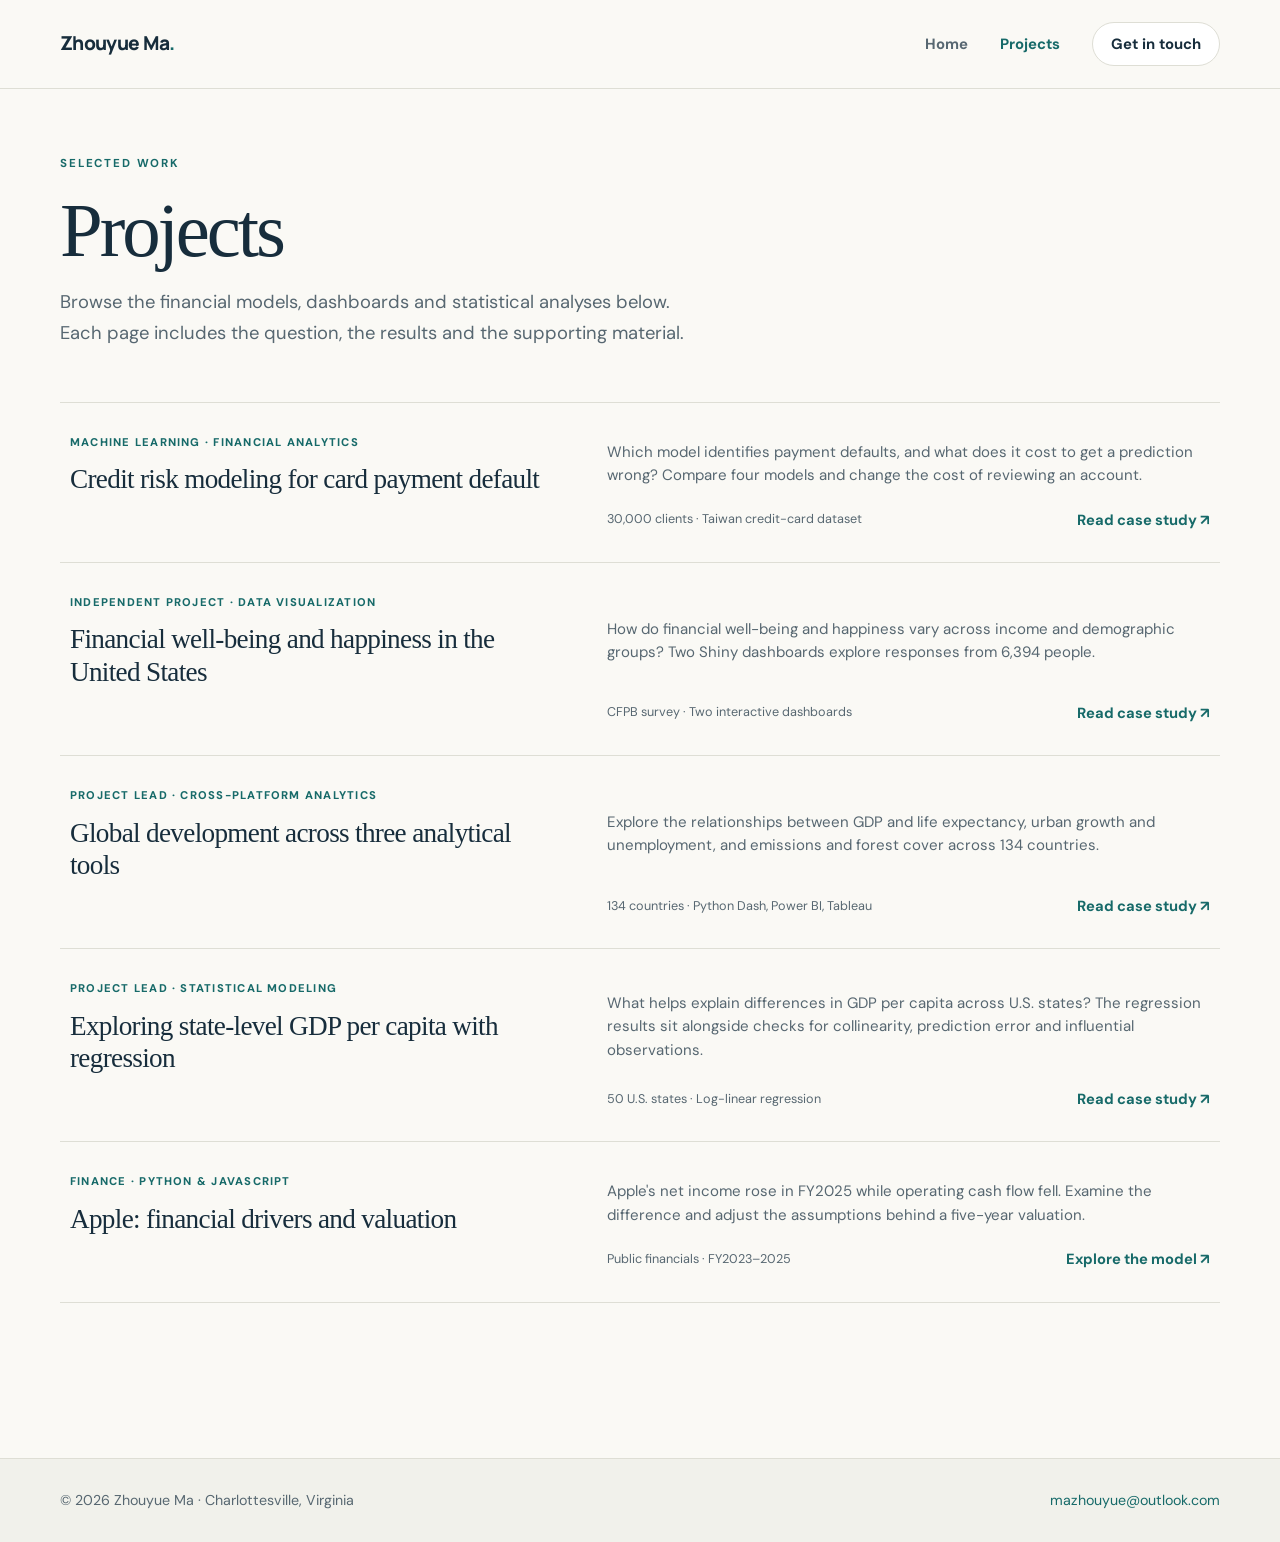
==== commit 49fa1994: "Move Apple valuation to the end of portfolio listings" ====
--- a/projects/index.html
+++ b/projects/index.html
@@ -1 +1 @@
-<!doctype html><html lang="en"><head><meta charset="utf-8"><meta name="viewport" content="width=device-width,initial-scale=1"><meta name="theme-color" content="#12233d"><title>Projects — Zhouyue Ma</title><meta name="description" content="Five selected analytical projects by Zhouyue Ma."><link rel="icon" type="image/svg+xml" href="/favicon.svg"><link rel="stylesheet" href="/assets/site.css?v=credit-first"></head><body class="projects-archive"><a class="skip" href="#main">Skip to content</a><header class="mast"><nav class="wrap nav" aria-label="Main navigation"><a class="brand" href="/">Zhouyue Ma<span aria-hidden="true" style="color:#315de6">.</span></a><div class="navlinks"><a href="/" >Home</a><a href="/projects/" class="active" aria-current="page">Projects</a><a class="contact" href="mailto:mazhouyue@outlook.com">Get in touch</a></div></nav></header><main id="main"><div class="wrap"><section class="listing-top"><div class="eyebrow">Selected work</div><h1>Projects</h1><p>Browse the financial models, dashboards and statistical analyses below. Each page includes the question, the results and the supporting material.</p></section><section class="listing" aria-label="All projects"><div class="grid"><a class="card" href="/projects/credit-risk/"><span class="meta">Machine learning · Financial analytics</span><h3>Credit risk modeling for card payment default</h3><p>Which model identifies payment defaults, and what does it cost to get a prediction wrong? Compare four models and change the cost of reviewing an account.</p><span class="bottom"><span>30,000 clients · Taiwan credit-card dataset</span><b>Read case study ↗</b></span></a><a class="card" href="/projects/apple-valuation/"><span class="meta">Finance · Python & JavaScript</span><h3>Apple: financial drivers and valuation</h3><p>Apple's net income rose in FY2025 while operating cash flow fell. Examine the difference and adjust the assumptions behind a five-year valuation.</p><span class="bottom"><span>Public financials · FY2023–2025</span><b>Explore the model ↗</b></span></a><a class="card" href="/projects/financial-wellbeing/"><span class="meta">Independent project · Data visualization</span><h3>Financial well-being and happiness in the United States</h3><p>How do financial well-being and happiness vary across income and demographic groups? Two Shiny dashboards explore responses from 6,394 people.</p><span class="bottom"><span>CFPB survey · Two interactive dashboards</span><b>Read case study ↗</b></span></a><a class="card" href="/projects/global-development/"><span class="meta">Project lead · Cross-platform analytics</span><h3>Global development across three analytical tools</h3><p>Explore the relationships between GDP and life expectancy, urban growth and unemployment, and emissions and forest cover across 134 countries.</p><span class="bottom"><span>134 countries · Python Dash, Power BI, Tableau</span><b>Read case study ↗</b></span></a><a class="card" href="/projects/state-gdp-regression/"><span class="meta">Project lead · Statistical modeling</span><h3>Exploring state-level GDP per capita with regression</h3><p>What helps explain differences in GDP per capita across U.S. states? The regression results sit alongside checks for collinearity, prediction error and influential observations.</p><span class="bottom"><span>50 U.S. states · Log-linear regression</span><b>Read case study ↗</b></span></a></div></section></div></main><footer class="footer"><div class="wrap"><span>© 2026 Zhouyue Ma · Charlottesville, Virginia</span><span><a href="mailto:mazhouyue@outlook.com">mazhouyue@outlook.com</a></span></div></footer></body></html>
+<!doctype html><html lang="en"><head><meta charset="utf-8"><meta name="viewport" content="width=device-width,initial-scale=1"><meta name="theme-color" content="#12233d"><title>Projects — Zhouyue Ma</title><meta name="description" content="Five selected analytical projects by Zhouyue Ma."><link rel="icon" type="image/svg+xml" href="/favicon.svg"><link rel="stylesheet" href="/assets/site.css?v=credit-first"></head><body class="projects-archive"><a class="skip" href="#main">Skip to content</a><header class="mast"><nav class="wrap nav" aria-label="Main navigation"><a class="brand" href="/">Zhouyue Ma<span aria-hidden="true" style="color:#315de6">.</span></a><div class="navlinks"><a href="/" >Home</a><a href="/projects/" class="active" aria-current="page">Projects</a><a class="contact" href="mailto:mazhouyue@outlook.com">Get in touch</a></div></nav></header><main id="main"><div class="wrap"><section class="listing-top"><div class="eyebrow">Selected work</div><h1>Projects</h1><p>Browse the financial models, dashboards and statistical analyses below. Each page includes the question, the results and the supporting material.</p></section><section class="listing" aria-label="All projects"><div class="grid"><a class="card" href="/projects/credit-risk/"><span class="meta">Machine learning · Financial analytics</span><h3>Credit risk modeling for card payment default</h3><p>Which model identifies payment defaults, and what does it cost to get a prediction wrong? Compare four models and change the cost of reviewing an account.</p><span class="bottom"><span>30,000 clients · Taiwan credit-card dataset</span><b>Read case study ↗</b></span></a><a class="card" href="/projects/financial-wellbeing/"><span class="meta">Independent project · Data visualization</span><h3>Financial well-being and happiness in the United States</h3><p>How do financial well-being and happiness vary across income and demographic groups? Two Shiny dashboards explore responses from 6,394 people.</p><span class="bottom"><span>CFPB survey · Two interactive dashboards</span><b>Read case study ↗</b></span></a><a class="card" href="/projects/global-development/"><span class="meta">Project lead · Cross-platform analytics</span><h3>Global development across three analytical tools</h3><p>Explore the relationships between GDP and life expectancy, urban growth and unemployment, and emissions and forest cover across 134 countries.</p><span class="bottom"><span>134 countries · Python Dash, Power BI, Tableau</span><b>Read case study ↗</b></span></a><a class="card" href="/projects/state-gdp-regression/"><span class="meta">Project lead · Statistical modeling</span><h3>Exploring state-level GDP per capita with regression</h3><p>What helps explain differences in GDP per capita across U.S. states? The regression results sit alongside checks for collinearity, prediction error and influential observations.</p><span class="bottom"><span>50 U.S. states · Log-linear regression</span><b>Read case study ↗</b></span></a><a class="card" href="/projects/apple-valuation/"><span class="meta">Finance · Python & JavaScript</span><h3>Apple: financial drivers and valuation</h3><p>Apple's net income rose in FY2025 while operating cash flow fell. Examine the difference and adjust the assumptions behind a five-year valuation.</p><span class="bottom"><span>Public financials · FY2023–2025</span><b>Explore the model ↗</b></span></a></div></section></div></main><footer class="footer"><div class="wrap"><span>© 2026 Zhouyue Ma · Charlottesville, Virginia</span><span><a href="mailto:mazhouyue@outlook.com">mazhouyue@outlook.com</a></span></div></footer></body></html>
